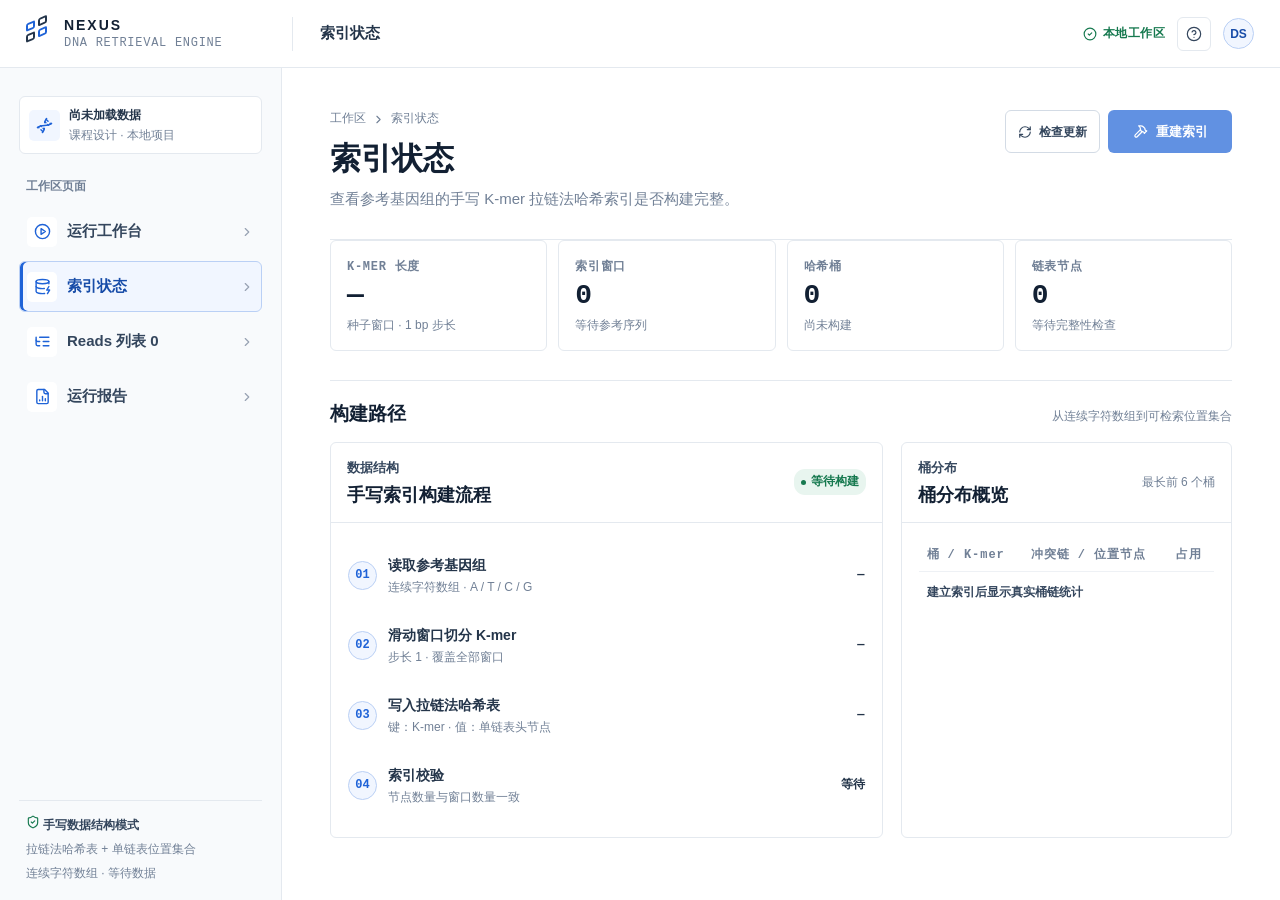
==== src/dna_retrieval_engine/resources/web/pages/index-state.html @ c1317c7f "初稿 后端尚且存在随机序列生成问题；前端未做完。" ====
<!doctype html>
<html lang="zh-CN">
<head>
  <meta charset="utf-8">
  <meta name="viewport" content="width=device-width, initial-scale=1">
  <meta name="description" content="DNA Retrieval Engine 索引状态">
  <title>索引状态 · DNA Retrieval Engine</title>
  <link rel="icon" href="data:,">
  <link rel="stylesheet" href="../styles.css">
  <link rel="stylesheet" href="../pages.css">
  <script src="../vendor/lucide.min.js"></script>
</head>
<body>
  <div class="secondary-shell">
    <header class="topbar">
      <div class="brand-block">
        <div class="brand-mark" aria-hidden="true"><span></span><span></span><span></span><span></span></div>
        <div><div class="brand-name">NEXUS</div><div class="brand-product">DNA RETRIEVAL ENGINE</div></div>
      </div>
      <div class="topbar-context"><strong>索引状态</strong></div>
      <div class="topbar-meta"><span class="workspace-status"><i data-lucide="circle-check" aria-hidden="true"></i> 本地工作区</span><button class="icon-button" type="button" title="打开帮助" aria-label="打开帮助" data-toast="帮助面板将在 pywebview 版本中打开"><i data-lucide="circle-help" aria-hidden="true"></i></button><button class="avatar-button" type="button" title="用户菜单" aria-label="用户菜单">DS</button></div>
    </header>
    <div class="secondary-grid">
      <aside class="page-sidebar" aria-label="工作区页面">
        <div class="page-project"><div class="project-icon"><i data-lucide="dna" aria-hidden="true"></i></div><div><strong data-project-name>尚未加载数据</strong><small data-project-meta>课程设计 · 本地项目</small></div></div>
        <nav class="page-nav">
          <div class="page-nav-label">工作区页面</div>
          <a href="../index.html"><span class="page-nav-icon"><i data-lucide="play-circle" aria-hidden="true"></i></span><span><strong>运行工作台</strong></span><i class="page-nav-arrow" data-lucide="chevron-right" aria-hidden="true"></i></a>
          <a class="is-active" href="index-state.html" aria-current="page"><span class="page-nav-icon"><i data-lucide="database-zap" aria-hidden="true"></i></span><span><strong>索引状态</strong></span><i class="page-nav-arrow" data-lucide="chevron-right" aria-hidden="true"></i></a>
          <a href="reads.html"><span class="page-nav-icon"><i data-lucide="list-tree" aria-hidden="true"></i></span><span><strong>Reads 列表 <b data-read-count>0</b></strong></span><i class="page-nav-arrow" data-lucide="chevron-right" aria-hidden="true"></i></a>
          <a href="report.html"><span class="page-nav-icon"><i data-lucide="file-chart-column" aria-hidden="true"></i></span><span><strong>运行报告</strong></span><i class="page-nav-arrow" data-lucide="chevron-right" aria-hidden="true"></i></a>
        </nav>
        <div class="page-side-note"><strong><i data-lucide="shield-check" aria-hidden="true"></i> 手写数据结构模式</strong><span>拉链法哈希表 + 单链表位置集合</span><span id="index-side-reference">连续字符数组 · 等待数据</span></div>
      </aside>
      <main class="page-main">
        <div class="page-main-header">
          <div><div class="page-breadcrumb"><span>工作区</span><i data-lucide="chevron-right" aria-hidden="true"></i><span>索引状态</span></div><h1>索引状态</h1><p class="page-lede">查看参考基因组的手写 K-mer 拉链法哈希索引是否构建完整。</p></div>
          <div class="page-actions"><button class="secondary-button" id="refresh-index-button" type="button"><i data-lucide="refresh-cw" aria-hidden="true"></i> 检查更新</button><button class="primary-button page-action-primary" id="rebuild-index-button" type="button" disabled><i data-lucide="hammer" aria-hidden="true"></i> 重建索引</button></div>
        </div>

        <section class="page-section">
          <div class="page-stat-grid"><div class="page-stat"><span class="page-stat-label">K-MER 长度</span><strong id="index-k">—</strong><span class="page-stat-note">种子窗口 · 1 bp 步长</span></div><div class="page-stat"><span class="page-stat-label">索引窗口</span><strong id="index-windows">0</strong><span class="page-stat-note" id="index-reference-note">等待参考序列</span></div><div class="page-stat"><span class="page-stat-label">哈希桶</span><strong id="index-buckets">0</strong><span class="page-stat-note" id="index-bucket-note">尚未构建</span></div><div class="page-stat"><span class="page-stat-label">链表节点</span><strong id="index-nodes">0</strong><span class="page-stat-note" id="index-integrity-note">等待完整性检查</span></div></div>
        </section>

        <section class="page-section"><div class="page-section-heading"><h2>构建路径</h2><p>从连续字符数组到可检索位置集合</p></div><div class="split-grid"><div class="page-panel"><div class="page-panel-heading"><div><span class="eyebrow">数据结构</span><h3>手写索引构建流程</h3></div><span class="result-pill" id="index-status-pill">等待构建</span></div><div class="page-panel-body index-flow"><div class="flow-step"><span class="flow-marker">01</span><span><strong>读取参考基因组</strong><small>连续字符数组 · A / T / C / G</small></span><span class="flow-value" id="flow-reference">—</span></div><div class="flow-step"><span class="flow-marker">02</span><span><strong>滑动窗口切分 K-mer</strong><small id="flow-window-note">步长 1 · 覆盖全部窗口</small></span><span class="flow-value" id="flow-windows">—</span></div><div class="flow-step"><span class="flow-marker">03</span><span><strong>写入拉链法哈希表</strong><small>键：K-mer · 值：单链表头节点</small></span><span class="flow-value" id="flow-buckets">—</span></div><div class="flow-step"><span class="flow-marker">04</span><span><strong>索引校验</strong><small>节点数量与窗口数量一致</small></span><span class="flow-value" id="flow-integrity">等待</span></div></div></div><div class="page-panel"><div class="page-panel-heading"><div><span class="eyebrow">桶分布</span><h3>桶分布概览</h3></div><span class="table-caption">最长前 6 个桶</span></div><div class="page-panel-body"><table class="bucket-table"><thead><tr><th>桶 / K-mer</th><th>冲突链 / 位置节点</th><th>占用</th></tr></thead><tbody id="bucket-table-body"><tr><td colspan="3">建立索引后显示真实桶链统计</td></tr></tbody></table></div></div></div></section>

      </main>
    </div>
  </div>
  <div class="toast" id="toast" role="status" aria-live="polite"></div>
  <script src="../bridge-client.js"></script>
  <script src="../state-store.js"></script>
  <script src="../pages.js"></script>
</body>
</html>
---- src/dna_retrieval_engine/resources/web/styles.css ----
:root {
  --ink-950: #122033;
  --ink-800: #24354a;
  --ink-700: #34465d;
  --muted: #718096;
  --muted-2: #98a2b3;
  --line: #e4e9ef;
  --line-strong: #d3dbe5;
  --surface: #ffffff;
  --surface-subtle: #f8fafc;
  --surface-blue: #f1f6ff;
  --blue: #1f63d7;
  --blue-deep: #174ca8;
  --blue-line: #bad0f5;
  --green: #16794f;
  --green-soft: #e8f5ef;
  --amber: #b86d0b;
  --amber-soft: #fff4da;
  --red: #c43d3d;
  --red-soft: #fdecec;
  --radius: 6px;
  --motion-fast: 160ms;
  --motion-base: 240ms;
  --motion-slow: 320ms;
  --ease-standard: cubic-bezier(.2, .8, .2, 1);
  --ease-spring: cubic-bezier(.2, .9, .25, 1.15);
  --card-shadow-hover: 0 10px 28px rgba(18, 32, 51, .07), 0 2px 7px rgba(18, 32, 51, .04);
  --mono: "IBM Plex Mono", "SFMono-Regular", Consolas, "Liberation Mono", monospace;
  --sans: Inter, ui-sans-serif, -apple-system, BlinkMacSystemFont, "Segoe UI", sans-serif;
}

* { box-sizing: border-box; }
html { background: var(--surface); color: var(--ink-950); }
body { margin: 0; min-width: 320px; background: var(--surface); color: var(--ink-950); font-family: var(--sans); font-size: 14px; line-height: 1.5; }
button, input { font: inherit; }
button { border: 0; }
button, [role="button"] { cursor: pointer; }
button, input, [role="button"] { -webkit-tap-highlight-color: transparent; }
button:focus-visible, input:focus-visible, [role="button"]:focus-visible { outline: 3px solid rgba(31, 99, 215, .22); outline-offset: 2px; }
code { color: var(--blue-deep); font-family: var(--mono); font-size: .92em; }

.app-shell { min-height: 100vh; }
.topbar { height: 68px; display: flex; align-items: center; gap: 30px; padding: 0 26px; border-bottom: 1px solid var(--line); background: var(--surface); }
.brand-block { display: flex; align-items: center; gap: 11px; min-width: 236px; }
.brand-mark { width: 27px; height: 31px; position: relative; display: grid; grid-template-columns: repeat(2, 9px); grid-auto-rows: 8px; gap: 3px; transform: skewY(-24deg); }
.brand-mark span { display: block; border: 2px solid var(--blue); border-radius: 2px; }
.brand-mark span:nth-child(2), .brand-mark span:nth-child(3) { border-color: var(--ink-800); }
.brand-name { color: var(--ink-950); font-size: 14px; font-weight: 800; letter-spacing: .14em; line-height: 1; }
.brand-product { margin-top: 5px; color: var(--muted); font-family: var(--mono); font-size: 9px; letter-spacing: .06em; line-height: 1; white-space: nowrap; }
.topbar-context { display: flex; flex-direction: column; justify-content: center; gap: 1px; min-height: 34px; padding-left: 27px; border-left: 1px solid var(--line); }
.topbar-context strong { color: var(--ink-800); font-size: 15px; font-weight: 700; }
.topbar-context small { color: var(--muted); font-family: var(--mono); font-size: 9px; font-weight: 600; letter-spacing: .08em; }
.top-nav { align-self: stretch; display: flex; align-items: stretch; gap: 24px; }
.nav-tab { position: relative; display: flex; flex-direction: column; align-items: flex-start; justify-content: center; gap: 1px; padding: 0 1px; color: var(--muted); background: transparent; font-size: 14px; font-weight: 650; }
.nav-tab > small { color: var(--muted-2); font-family: var(--mono); font-size: 8px; font-weight: 700; letter-spacing: .1em; }
.nav-tab.is-active > small { color: var(--blue); }
.nav-count { vertical-align: middle; }
.nav-tab::after { position: absolute; right: 0; bottom: -1px; left: 0; height: 2px; background: transparent; content: ""; }
.nav-tab:hover { color: var(--ink-800); }
.nav-tab.is-active { color: var(--blue-deep); }
.nav-tab.is-active::after { background: var(--blue); }
.nav-count { display: inline-flex; min-width: 20px; height: 17px; align-items: center; justify-content: center; margin-left: 4px; padding: 0 5px; border-radius: 9px; background: var(--surface-blue); color: var(--blue-deep); font-family: var(--mono); font-size: 10px; }
.topbar-meta { display: flex; align-items: center; gap: 12px; margin-left: auto; }
.workspace-status { display: inline-flex; align-items: center; gap: 6px; color: var(--green); font-family: var(--mono); font-size: 10px; font-weight: 600; letter-spacing: .04em; }
.workspace-status svg { width: 14px; height: 14px; }
.icon-button { width: 34px; height: 34px; display: inline-flex; align-items: center; justify-content: center; padding: 0; border: 1px solid var(--line); border-radius: var(--radius); background: var(--surface); color: var(--ink-700); transition: border-color var(--motion-fast) var(--ease-standard), color var(--motion-fast) var(--ease-standard), background-color var(--motion-fast) var(--ease-standard), box-shadow var(--motion-fast) var(--ease-standard), transform var(--motion-fast) var(--ease-standard); }
.icon-button svg { width: 16px; height: 16px; stroke-width: 1.8; }
.icon-button:hover { border-color: var(--blue-line); background: var(--surface-blue); color: var(--blue-deep); }
.icon-button:active { transform: scale(.94); }
.icon-button.subtle { border-color: transparent; background: transparent; color: var(--muted); }
.icon-button.subtle:hover { border-color: var(--line); background: var(--surface-subtle); color: var(--ink-800); }
.avatar-button { width: 31px; height: 31px; padding: 0; border: 1px solid var(--blue-line); border-radius: 50%; background: var(--surface-blue); color: var(--blue-deep); font-size: 10px; font-weight: 700; }

.workspace-grid { display: grid; min-height: calc(100vh - 68px); grid-template-columns: 264px minmax(600px, 1fr) 316px; }
.control-sidebar { display: flex; flex-direction: column; gap: 0; padding: 24px 18px 16px; border-right: 1px solid var(--line); background: var(--surface-subtle); }
.sidebar-heading, .inspector-header, .panel-heading, .section-label-row, .parameter-row, .title-line, .workspace-header, .alignment-heading, .sequence-toolbar, .alignment-footer, .distance-head, .sequence-note { display: flex; align-items: center; justify-content: space-between; }
.sidebar-heading h1 { margin: 4px 0 0; color: var(--ink-950); font-size: 18px; font-weight: 720; letter-spacing: 0; }
.eyebrow { color: var(--muted); font-family: var(--mono); font-size: 10px; font-weight: 700; letter-spacing: .1em; }
.project-select { display: flex; align-items: center; gap: 9px; min-height: 61px; margin-top: 22px; padding: 10px 10px; border: 1px solid var(--line); border-radius: var(--radius); background: var(--surface); transition: border-color var(--motion-base) var(--ease-standard), box-shadow var(--motion-base) var(--ease-standard), transform var(--motion-base) var(--ease-standard); }
.project-select:hover { border-color: var(--blue-line); box-shadow: 0 7px 20px rgba(18, 32, 51, .06); transform: translateY(-1px); }
.project-icon { width: 30px; height: 30px; display: inline-flex; align-items: center; justify-content: center; border-radius: 5px; background: var(--surface-blue); color: var(--blue); }
.project-icon svg { width: 17px; height: 17px; }
.project-select-text { min-width: 0; display: grid; gap: 2px; }
.project-select-text strong { overflow: hidden; color: var(--ink-800); font-size: 12px; font-weight: 650; text-overflow: ellipsis; white-space: nowrap; }
.project-select-text span { color: var(--muted); font-size: 10px; }
.select-chevron { width: 14px; height: 14px; margin-left: auto; color: var(--muted-2); }
.side-pages { padding: 22px 0 4px; border-bottom: 1px solid var(--line); }
.side-pages .section-label-row { margin-bottom: 8px; }
.side-page { min-height: 49px; display: flex; align-items: center; gap: 9px; margin: 3px 0; padding: 6px 7px; border: 1px solid transparent; border-radius: var(--radius); color: var(--ink-700); text-decoration: none; transition: background-color var(--motion-fast) var(--ease-standard), border-color var(--motion-fast) var(--ease-standard), color var(--motion-fast) var(--ease-standard), transform var(--motion-base) var(--ease-standard), box-shadow var(--motion-base) var(--ease-standard); }
.side-page:hover { border-color: var(--line); background: var(--surface); color: var(--blue-deep); transform: translateX(2px); }
.side-page.is-active { border-color: var(--blue-line); background: var(--surface-blue); color: var(--blue-deep); box-shadow: inset 3px 0 0 var(--blue); }
.side-page-icon { width: 29px; height: 29px; display: inline-flex; align-items: center; justify-content: center; flex: 0 0 auto; border-radius: 5px; background: var(--surface); color: var(--blue); }
.side-page.is-active .side-page-icon { background: #fff; }
.side-page-icon svg { width: 16px; height: 16px; }
.side-page > span:nth-child(2) { min-width: 0; display: grid; gap: 1px; }
.side-page strong { overflow: hidden; color: inherit; font-size: 13px; font-weight: 650; text-overflow: ellipsis; white-space: nowrap; }
.side-page strong b { margin-left: 3px; padding: 1px 4px; border-radius: 7px; background: #fff; color: var(--blue); font-family: var(--mono); font-size: 9px; font-weight: 700; }
.side-page small { color: var(--muted); font-size: 10px; }
.side-page-arrow { width: 14px; height: 14px; margin-left: auto; color: var(--muted-2); }
.control-section { padding: 23px 0 0; }
.section-label-row { margin-bottom: 13px; }
.section-label { color: var(--muted); font-family: var(--mono); font-size: 10px; font-weight: 700; letter-spacing: .08em; }
.section-meta { color: var(--muted-2); font-family: var(--mono); font-size: 10px; }
.field-label { display: block; margin: 11px 0 6px; color: var(--ink-700); font-size: 13px; font-weight: 650; }
.field-label small { margin-left: 4px; color: var(--muted); font-family: var(--mono); font-size: 9px; font-weight: 500; }
.file-field { min-height: 47px; display: flex; align-items: center; gap: 8px; padding: 7px 8px; border: 1px solid var(--line); border-radius: var(--radius); background: var(--surface); transition: border-color var(--motion-fast) var(--ease-standard), background-color var(--motion-fast) var(--ease-standard), box-shadow var(--motion-base) var(--ease-standard), transform var(--motion-base) var(--ease-standard); }
.file-field:hover { border-color: var(--blue-line); background: var(--surface-blue); box-shadow: 0 5px 14px rgba(31, 99, 215, .07); transform: translateY(-1px); }
.file-field > svg:first-child { width: 15px; height: 15px; color: var(--blue); }
.file-field > span { min-width: 0; display: grid; gap: 1px; }
.file-field strong { overflow: hidden; color: var(--ink-800); font-family: var(--mono); font-size: 10px; font-weight: 600; text-overflow: ellipsis; white-space: nowrap; }
.file-field small { color: var(--muted); font-size: 11px; }
.file-check { width: 14px; height: 14px; margin-left: auto; color: var(--green); }
.parameter-section { padding-top: 24px; }
.parameter-row { align-items: flex-start; gap: 12px; padding: 7px 0; }
.parameter-row .field-label { margin: 0 0 2px; }
.field-help { color: var(--muted); font-size: 10px; }
.stepper { display: inline-flex; height: 31px; align-items: center; border: 1px solid var(--line); border-radius: var(--radius); background: var(--surface); transition: border-color var(--motion-fast) var(--ease-standard), box-shadow var(--motion-fast) var(--ease-standard); }
.stepper:hover, .stepper:focus-within { border-color: var(--blue-line); box-shadow: 0 0 0 3px rgba(31, 99, 215, .07); }
.stepper-button { width: 27px; height: 29px; display: inline-flex; align-items: center; justify-content: center; padding: 0; background: transparent; color: var(--muted); transition: color var(--motion-fast) var(--ease-standard), background-color var(--motion-fast) var(--ease-standard), transform var(--motion-fast) var(--ease-standard); }
.stepper-button:hover { color: var(--blue); background: var(--surface-blue); }
.stepper-button:active { transform: scale(.9); }
.stepper-button svg { width: 13px; height: 13px; }
.stepper-value { width: 24px; color: var(--ink-950); font-family: var(--mono); font-size: 12px; font-weight: 700; text-align: center; }
.range-wrap { width: 99px; display: flex; align-items: center; gap: 7px; padding-top: 3px; }
.range-wrap output { width: 16px; color: var(--ink-950); font-family: var(--mono); font-size: 12px; font-weight: 700; text-align: right; transform-origin: center; }
.range-wrap output.value-pop { animation: value-pop var(--motion-base) var(--ease-spring); }
input[type="range"] { --range-progress: 0%; width: 73px; height: 18px; margin: 0; padding: 0; appearance: none; -webkit-appearance: none; background: transparent; cursor: pointer; touch-action: pan-y; }
input[type="range"]::-webkit-slider-runnable-track { height: 5px; border-radius: 999px; background: linear-gradient(90deg, var(--blue) 0 var(--range-progress), var(--line-strong) var(--range-progress) 100%); box-shadow: inset 0 1px 2px rgba(18, 32, 51, .08); }
input[type="range"]::-webkit-slider-thumb { width: 15px; height: 15px; margin-top: -5px; appearance: none; -webkit-appearance: none; border: 2px solid #fff; border-radius: 50%; background: var(--blue); box-shadow: 0 1px 4px rgba(18, 32, 51, .22), 0 0 0 1px rgba(31, 99, 215, .18); transition: transform var(--motion-fast) var(--ease-spring), box-shadow var(--motion-fast) var(--ease-standard), background-color var(--motion-fast) var(--ease-standard); }
input[type="range"]::-moz-range-track { height: 5px; border: 0; border-radius: 999px; background: var(--line-strong); box-shadow: inset 0 1px 2px rgba(18, 32, 51, .08); }
input[type="range"]::-moz-range-progress { height: 5px; border-radius: 999px; background: var(--blue); }
input[type="range"]::-moz-range-thumb { width: 12px; height: 12px; border: 2px solid #fff; border-radius: 50%; background: var(--blue); box-shadow: 0 1px 4px rgba(18, 32, 51, .22), 0 0 0 1px rgba(31, 99, 215, .18); transition: transform var(--motion-fast) var(--ease-spring), box-shadow var(--motion-fast) var(--ease-standard); }
input[type="range"]:hover::-webkit-slider-thumb, input[type="range"].is-sliding::-webkit-slider-thumb { transform: scale(1.12); box-shadow: 0 2px 7px rgba(18, 32, 51, .24), 0 0 0 4px rgba(31, 99, 215, .11); }
input[type="range"]:hover::-moz-range-thumb, input[type="range"].is-sliding::-moz-range-thumb { transform: scale(1.12); box-shadow: 0 2px 7px rgba(18, 32, 51, .24), 0 0 0 4px rgba(31, 99, 215, .11); }
input[type="range"]:focus-visible { outline: none; }
input[type="range"]:focus-visible::-webkit-slider-thumb { box-shadow: 0 1px 4px rgba(18, 32, 51, .22), 0 0 0 4px rgba(31, 99, 215, .2); }
input[type="range"]:focus-visible::-moz-range-thumb { box-shadow: 0 1px 4px rgba(18, 32, 51, .22), 0 0 0 4px rgba(31, 99, 215, .2); }
.toggle-row { display: flex; align-items: center; gap: 10px; min-height: 42px; margin-top: 9px; padding: 9px 0 0; border-top: 1px solid var(--line); cursor: pointer; }
.toggle-row > span:first-child { min-width: 0; display: grid; gap: 1px; }
.toggle-row strong { color: var(--ink-700); font-size: 13px; font-weight: 650; }
.toggle-row strong small { margin-left: 4px; color: var(--muted); font-family: var(--mono); font-size: 9px; font-weight: 500; }
.toggle-row small { color: var(--muted); font-size: 10px; }
.toggle-row input, .mini-toggle input { width: 1px; height: 1px; position: absolute; overflow: hidden; opacity: 0; pointer-events: none; }
.toggle-ui { width: 34px; height: 20px; position: relative; margin-left: auto; flex: 0 0 auto; border: 1px solid rgba(18, 32, 51, .05); border-radius: 999px; background: var(--line-strong); box-shadow: inset 0 1px 2px rgba(18, 32, 51, .1); transition: background-color var(--motion-base) var(--ease-standard), border-color var(--motion-base) var(--ease-standard), box-shadow var(--motion-base) var(--ease-standard); }
.toggle-ui::after { width: 16px; height: 16px; position: absolute; top: 1px; left: 1px; border-radius: 50%; background: var(--surface); box-shadow: 0 2px 5px rgba(18, 32, 51, .24); content: ""; transition: transform var(--motion-base) var(--ease-spring), box-shadow var(--motion-fast) var(--ease-standard); will-change: transform; }
.toggle-row:hover .toggle-ui { box-shadow: inset 0 1px 2px rgba(18, 32, 51, .1), 0 0 0 4px rgba(31, 99, 215, .07); }
.toggle-row input:checked + .toggle-ui { border-color: var(--blue); background: var(--blue); box-shadow: inset 0 1px 2px rgba(18, 32, 51, .13), 0 2px 7px rgba(31, 99, 215, .18); }
.toggle-row input:checked + .toggle-ui::after { transform: translateX(14px); }
.toggle-row input:focus-visible + .toggle-ui { box-shadow: 0 0 0 4px rgba(31, 99, 215, .2); }
.toggle-row:active .toggle-ui::after { box-shadow: 0 1px 3px rgba(18, 32, 51, .2); transform: scale(.9); }
.toggle-row:active input:checked + .toggle-ui::after { transform: translateX(14px) scale(.9); }
.sidebar-run { margin-top: auto; padding-top: 28px; }
.primary-button { min-height: 43px; display: inline-flex; align-items: center; justify-content: center; gap: 8px; width: 100%; padding: 0 12px; border-radius: var(--radius); background: var(--blue); color: #fff; font-size: 13px; font-weight: 700; transition: background-color var(--motion-fast) var(--ease-standard), transform var(--motion-fast) var(--ease-standard), box-shadow var(--motion-base) var(--ease-standard); }
.primary-button span { display: inline-flex; align-items: baseline; gap: 7px; }
.primary-button span small { color: rgba(255,255,255,.7); font-family: var(--mono); font-size: 8px; font-weight: 600; }
.primary-button:hover { background: var(--blue-deep); box-shadow: 0 6px 14px rgba(31,99,215,.18); }
.primary-button:active { transform: translateY(1px); }
.primary-button:disabled { cursor: wait; opacity: .7; }
.primary-button svg { width: 15px; height: 15px; }
kbd { margin-left: auto; padding: 2px 5px; border: 1px solid rgba(255,255,255,.35); border-radius: 3px; color: rgba(255,255,255,.78); font-family: var(--mono); font-size: 9px; font-weight: 500; }
.run-status { display: flex; align-items: center; gap: 7px; margin-top: 10px; color: var(--muted); font-family: var(--mono); font-size: 10px; }
.status-dot { width: 7px; height: 7px; display: inline-block; flex: 0 0 auto; border-radius: 50%; background: var(--green); box-shadow: 0 0 0 3px var(--green-soft); }
.sidebar-footer { display: flex; align-items: center; justify-content: space-between; margin-top: 22px; padding-top: 13px; border-top: 1px solid var(--line); color: var(--muted-2); font-family: var(--mono); font-size: 10px; }
.sidebar-footer small { font-size: 8px; }
.sidebar-footer span { display: inline-flex; align-items: center; gap: 4px; }
.sidebar-footer svg { width: 12px; height: 12px; }

/* Production-only input controls reuse the PRD's compact sidebar language. */
.control-sidebar { overflow-y: auto; }
.input-section { padding-top: 18px; }
.input-mode-tabs, .input-subtabs { display: grid; grid-template-columns: repeat(2, minmax(0, 1fr)); padding: 3px; border: 1px solid var(--line); border-radius: var(--radius); background: #eef2f6; }
.input-mode-tab, .input-subtab { min-height: 29px; padding: 0 7px; border-radius: 4px; background: transparent; color: var(--muted); font-size: 11px; font-weight: 650; transition: color var(--motion-fast) var(--ease-standard), background-color var(--motion-fast) var(--ease-standard), box-shadow var(--motion-fast) var(--ease-standard); }
.input-mode-tab:hover, .input-subtab:hover { color: var(--ink-800); }
.input-mode-tab.is-active, .input-subtab.is-active { background: var(--surface); color: var(--blue-deep); box-shadow: 0 1px 3px rgba(18,32,51,.1); }
.input-panel { display: grid; gap: 7px; padding-top: 9px; }
.input-panel.is-hidden, .input-panel .is-hidden, .is-hidden { display: none !important; }
.input-subtabs { margin-bottom: 1px; }
.input-subtab { min-height: 26px; font-size: 10px; }
.file-field[type="button"] { width: 100%; text-align: left; }
.file-field:disabled { cursor: not-allowed; opacity: .56; transform: none; }
.compact-input-label { display: flex; justify-content: space-between; margin-top: 1px; color: var(--ink-700); font-size: 11px; font-weight: 650; }
.compact-input-label span { color: var(--muted-2); font-family: var(--mono); font-size: 9px; font-weight: 500; }
.compact-input { width: 100%; height: 34px; padding: 0 9px; border: 1px solid var(--line); border-radius: var(--radius); outline: 0; background: var(--surface); color: var(--ink-800); font-family: var(--mono); font-size: 11px; }
.compact-input:hover, .compact-input:focus { border-color: var(--blue-line); box-shadow: 0 0 0 3px rgba(31,99,215,.07); }
.input-action { width: 100%; min-height: 34px; }
.truth-file-button { justify-content: flex-start; min-height: 28px; padding: 0 3px; font-size: 10px; }
.loaded-file-summary { display: flex; align-items: flex-start; gap: 6px; margin-top: 8px; padding: 8px; border: 1px solid var(--line); border-radius: var(--radius); background: var(--surface); color: var(--muted); font-size: 10px; line-height: 1.45; }
.loaded-file-summary svg { width: 13px; height: 13px; flex: 0 0 auto; margin-top: 1px; color: var(--blue); }
.loaded-file-summary strong { color: var(--ink-700); font-family: var(--mono); font-size: 9px; }
.run-status.is-error { color: var(--red); }
.run-status.is-error .status-dot { background: var(--red); box-shadow: 0 0 0 3px var(--red-soft); }

.main-workspace { min-width: 0; padding: 29px 29px 30px; overflow: hidden; }
.workspace-header { align-items: flex-start; gap: 20px; }
.breadcrumb { display: flex; align-items: center; gap: 5px; margin-bottom: 10px; color: var(--muted); font-family: var(--mono); font-size: 11px; }
.breadcrumb svg { width: 12px; height: 12px; }
.title-line { justify-content: flex-start; gap: 10px; }
.title-line h2 { margin: 0; color: var(--ink-950); font-size: 28px; font-weight: 730; letter-spacing: 0; line-height: 1.15; }
.live-pill { display: inline-flex; align-items: center; gap: 5px; height: 23px; padding: 0 8px; border: 1px solid #bee0cd; border-radius: 12px; background: var(--green-soft); color: var(--green); font-family: var(--mono); font-size: 10px; font-weight: 700; letter-spacing: .03em; }
.live-pill small { margin-left: 2px; color: var(--green); font-size: 8px; }
.live-dot { width: 5px; height: 5px; border-radius: 50%; background: var(--green); }
.workspace-subtitle { margin: 10px 0 0; color: var(--muted); font-size: 13px; }
.workspace-subtitle span { margin-left: 5px; color: var(--muted-2); font-family: var(--mono); font-size: 11px; }
.header-actions { display: flex; align-items: center; gap: 7px; }
.secondary-button { min-height: 34px; display: inline-flex; align-items: center; justify-content: center; gap: 7px; padding: 0 12px; border: 1px solid var(--line-strong); border-radius: var(--radius); background: var(--surface); color: var(--ink-700); font-size: 11px; font-weight: 650; transition: border-color var(--motion-fast) var(--ease-standard), background-color var(--motion-fast) var(--ease-standard), color var(--motion-fast) var(--ease-standard), box-shadow var(--motion-fast) var(--ease-standard), transform var(--motion-fast) var(--ease-standard); }
.secondary-button:hover { border-color: var(--blue-line); background: var(--surface-blue); color: var(--blue-deep); }
.secondary-button:active { transform: translateY(1px); }
.secondary-button svg { width: 14px; height: 14px; }
.metric-strip { display: grid; grid-template-columns: repeat(4, minmax(0,1fr)); margin: 27px 0 22px; border-top: 1px solid var(--line); border-bottom: 1px solid var(--line); }
.metric { min-height: 86px; position: relative; z-index: 0; display: grid; align-content: center; gap: 3px; padding: 13px 18px 12px; border-right: 1px solid var(--line); border-radius: 4px; outline: 1px solid transparent; outline-offset: -1px; transition: background-color var(--motion-fast) var(--ease-standard), outline-color var(--motion-fast) var(--ease-standard), box-shadow var(--motion-base) var(--ease-standard), transform var(--motion-base) var(--ease-standard); }
.metric:hover { z-index: 1; background: var(--surface); outline-color: var(--blue-line); box-shadow: 0 8px 22px rgba(18, 32, 51, .07); transform: translateY(-2px); }
.metric:first-child { padding-left: 18px; }
.metric:last-child { border-right: 0; }
.metric-label { color: var(--muted); font-family: var(--mono); font-size: 11px; font-weight: 700; letter-spacing: .06em; }
.metric-label small { margin-left: 4px; color: var(--muted-2); font-size: 8px; font-weight: 600; letter-spacing: .03em; }
.metric strong { color: var(--ink-950); font-family: var(--mono); font-size: 27px; font-weight: 700; letter-spacing: 0; line-height: 1.1; }
.metric-unit { margin-left: 2px; color: var(--ink-700); font-size: 13px; letter-spacing: 0; }
.metric-note { display: inline-flex; align-items: center; gap: 3px; min-height: 14px; color: var(--muted); font-size: 12px; }
.metric-note.positive { color: var(--green); }
.metric-note svg { width: 12px; height: 12px; }

.visual-panel { margin-bottom: 18px; border: 1px solid var(--line); border-radius: var(--radius); background: var(--surface); transition: border-color var(--motion-base) var(--ease-standard), box-shadow var(--motion-base) var(--ease-standard), transform var(--motion-base) var(--ease-standard); }
.visual-panel:hover { border-color: var(--blue-line); box-shadow: var(--card-shadow-hover); transform: translateY(-1px); }
.panel-heading { min-height: 66px; padding: 13px 17px 11px; }
.panel-heading h3 { margin: 5px 0 0; color: var(--ink-950); font-size: 16px; font-weight: 700; }
.panel-tools { display: flex; align-items: center; gap: 7px; }
.overview-scale-control { height: 34px; display: inline-flex; align-items: center; border: 1px solid var(--line); border-radius: var(--radius); background: var(--surface); }
.overview-scale-control .icon-button { border: 0; border-radius: 0; }
.overview-scale-control > span { min-width: 29px; color: var(--ink-700); font-family: var(--mono); font-size: 12px; font-weight: 700; text-align: center; }
.coordinate-readout { padding: 6px 9px; border: 1px solid var(--line); border-radius: 4px; color: var(--ink-700); font-family: var(--mono); font-size: 11px; }
.overview-scroll { overflow-x: auto; scrollbar-width: thin; scrollbar-color: #aebccd #eef2f7; }
.overview-scroll::-webkit-scrollbar, .alignment-scroll::-webkit-scrollbar { height: 7px; }
.overview-scroll::-webkit-scrollbar-track, .alignment-scroll::-webkit-scrollbar-track { background: #eef2f7; }
.overview-scroll::-webkit-scrollbar-thumb, .alignment-scroll::-webkit-scrollbar-thumb { border: 1px solid #eef2f7; border-radius: 6px; background: #aebccd; }
.overview-map { min-width: 100%; display: grid; grid-template-columns: 74px minmax(650px,1fr); gap: 12px 13px; align-items: center; padding: 8px 17px 14px; transition: width var(--motion-base) var(--ease-standard); }
.map-label { color: var(--muted); font-family: var(--mono); font-size: 10px; font-weight: 700; line-height: 1.35; }
.map-label small { color: var(--muted-2); font-size: 8px; }
.map-track { height: 32px; position: relative; }
.map-axis { display: flex; align-items: flex-start; justify-content: space-between; height: 16px; color: var(--muted-2); font-family: var(--mono); font-size: 10px; }
.genome-line { height: 8px; position: absolute; right: 0; bottom: 2px; left: 0; border-radius: 2px; background: #d8dee8; }
.hit-track { height: 38px; }
.hit-track .genome-line { top: 50%; bottom: auto; height: 6px; background: #e8edf4; transform: translateY(-50%); }
.hit-band { min-width: 12px; height: 28px; position: absolute; top: 50%; z-index: 1; padding: 0; border: 0; border-radius: 0; background: transparent; cursor: pointer; transform: translateY(-50%); }
.hit-band::after { height: 7px; position: absolute; top: 50%; right: 0; left: 0; border-radius: 999px; background: #a9c7f5; box-shadow: inset 0 0 0 1px rgba(31, 99, 215, .2); content: ""; transform: translateY(-50%); transition: height var(--motion-fast) var(--ease-spring), background-color var(--motion-fast) var(--ease-standard), box-shadow var(--motion-fast) var(--ease-standard); }
.hit-band:hover { z-index: 3; }
.hit-band:hover::after { height: 11px; background: #78a5ea; box-shadow: inset 0 0 0 1px rgba(23, 76, 168, .34), 0 0 0 4px rgba(31, 99, 215, .1); }
.hit-band.is-selected { z-index: 2; }
.hit-band.is-selected::after { height: 10px; background: var(--blue); box-shadow: inset 0 0 0 1px var(--blue-deep), 0 0 0 4px rgba(31,99,215,.13); }
.hit-band:focus-visible { outline-offset: 0; }
.window-viewport { width: 2.2%; min-width: 46px; height: 25px; position: absolute; top: 3px; left: 12.5%; z-index: 2; border: 2px solid var(--blue); border-radius: 4px; background: rgba(31,99,215,.08); box-shadow: 0 0 0 3px rgba(31,99,215,.08); cursor: grab; transition: left var(--motion-fast) var(--ease-standard), width var(--motion-fast) var(--ease-standard), box-shadow var(--motion-fast) var(--ease-standard), background-color var(--motion-fast) var(--ease-standard); }
.window-viewport:hover, .window-viewport.is-dragging { box-shadow: 0 0 0 4px rgba(31,99,215,.14); cursor: grabbing; }
.window-viewport.is-dragging { background: rgba(31,99,215,.14); transition-duration: 0ms, 0ms, var(--motion-fast), var(--motion-fast); }
.window-control { display: flex; align-items: center; gap: 12px; min-height: 48px; padding: 0 17px; border-top: 1px solid var(--line); background: #fcfdff; }
.window-control-label { color: var(--ink-700); font-size: 12px; font-weight: 700; }
.window-control input { width: min(300px, 42%); height: 18px; cursor: pointer; }
.window-control output { min-width: 86px; color: var(--ink-800); font-family: var(--mono); font-size: 11px; font-weight: 700; }
.window-control-help { color: var(--muted); font-size: 11px; }
.overview-legend { display: flex; align-items: center; gap: 18px; min-height: 42px; padding: 0 17px; border-top: 1px solid var(--line); color: var(--muted); font-size: 11px; }
.overview-legend small { margin-left: 2px; color: var(--muted-2); font-family: var(--mono); font-size: 9px; }
.overview-legend > span { display: inline-flex; align-items: center; gap: 6px; }
.legend-swatch { width: 10px; height: 10px; display: inline-block; border-radius: 2px; background: #cfe0fc; }
.legend-swatch.selected { background: var(--blue); }
.legend-swatch.mismatch { background: var(--amber-soft); border: 1px solid #e6bb6c; }
.overview-hint { margin-left: auto; color: var(--muted-2); }
.overview-hint svg { width: 12px; height: 12px; }

.alignment-panel { overflow: hidden; }
.alignment-heading { min-height: 58px; }
.alignment-tools { display: flex; align-items: center; gap: 8px; }
.zoom-control { display: inline-flex; align-items: center; gap: 3px; height: 34px; border: 1px solid var(--line); border-radius: var(--radius); }
.zoom-control .icon-button { border: 0; border-radius: 0; }
.zoom-control > span { width: 26px; color: var(--ink-700); font-family: var(--mono); font-size: 10px; text-align: center; }
.sequence-toolbar { min-height: 38px; padding: 0 17px; border-top: 1px solid var(--line); border-bottom: 1px solid var(--line); background: var(--surface-subtle); }
.sequence-location, .sequence-legend { display: flex; align-items: center; gap: 8px; }
.location-badge { padding: 3px 5px; border-radius: 3px; background: var(--ink-800); color: #fff; font-family: var(--mono); font-size: 8px; font-weight: 700; letter-spacing: .05em; }
.sequence-location strong { color: var(--ink-800); font-family: var(--mono); font-size: 13px; }
.location-muted { color: var(--muted); font-size: 11px; }
.sequence-legend { color: var(--muted); font-size: 11px; }
.legend-chip { width: 9px; height: 9px; display: inline-block; border-radius: 2px; border: 1px solid var(--line-strong); background: #fff; }
.mismatch-chip { border-color: #e5b35d; background: var(--amber-soft); }
.alignment-scroll { --sequence-width: 1260px; max-width: 100%; overflow-x: auto; overflow-y: hidden; scrollbar-width: thin; scrollbar-color: #aebccd #eef2f7; }
.ruler-row, .reference-row, .read-row { width: max-content; min-width: 100%; display: grid; grid-template-columns: 120px var(--sequence-width) 90px; align-items: center; }
.ruler-row { min-height: 31px; border-bottom: 1px solid var(--line); background: var(--surface-subtle); }
.row-label { position: sticky; left: 0; z-index: 3; align-self: stretch; display: flex; flex-direction: column; justify-content: center; padding-left: 17px; background: var(--surface); color: var(--muted); font-family: var(--mono); font-size: 10px; font-weight: 700; letter-spacing: .05em; }
.row-label strong { color: var(--ink-800); font-size: 10px; }
.row-label small { margin-top: 2px; color: var(--muted-2); font-size: 9px; font-weight: 500; letter-spacing: 0; }
.row-score { position: sticky; right: 0; z-index: 3; align-self: stretch; display: flex; align-items: center; justify-content: flex-end; padding-right: 17px; background: var(--surface); color: var(--muted); font-family: var(--mono); font-size: 8px; text-align: right; }
.position-ruler { height: 39px; position: relative; overflow: visible; color: var(--muted); font-family: var(--mono); font-size: 12px; }
.position-ruler::after { height: 1px; position: absolute; right: 0; bottom: 7px; left: 0; background: #d7dfe9; content: ""; }
.position-ruler span { position: absolute; top: 5px; z-index: 1; transform: translateX(-50%); white-space: nowrap; }
.position-ruler span::before { width: 1px; height: 8px; position: absolute; top: 19px; left: 50%; background: #aebccd; content: ""; }
.reference-row { min-height: 47px; background: #fcfdff; }
.reference-sequence { padding: 0; }
.sequence { min-width: 0; display: flex; align-items: center; overflow: visible; white-space: nowrap; font-family: var(--mono); font-size: 12px; letter-spacing: .02em; }
.base { width: 21px; height: 26px; display: inline-flex; align-items: center; justify-content: center; flex: 0 0 21px; color: var(--ink-800); font-size: 13px; font-weight: 650; transition: background-color var(--motion-fast) var(--ease-standard), color var(--motion-fast) var(--ease-standard), box-shadow var(--motion-fast) var(--ease-standard); }
.base.mismatch { border-radius: 3px; background: var(--amber-soft); color: var(--amber); box-shadow: inset 0 0 0 1px #ebc477; }
.base.mismatch::after { display: none; }
.reference-sequence .base { color: var(--ink-700); }
.alignment-divider { height: 8px; border-top: 1px solid var(--line); background: var(--surface-subtle); }
.read-row { min-height: 49px; border-bottom: 1px solid #eef1f5; background: var(--surface); transition: background-color var(--motion-fast) var(--ease-standard), box-shadow var(--motion-fast) var(--ease-standard); }
.read-row:hover { background: #fbfdff; }
.read-row.is-selected { background: var(--surface-blue); box-shadow: inset 3px 0 0 var(--blue); }
.ruler-row .row-label, .ruler-row .row-score { background: var(--surface-subtle); }
.reference-row .row-label, .reference-row .row-score { background: #fcfdff; }
.read-row.is-selected .row-label, .read-row.is-selected .row-score { background: var(--surface-blue); }
.read-empty { min-height: 178px; display: flex; flex-direction: column; align-items: center; justify-content: center; gap: 7px; padding: 24px; color: var(--muted); text-align: center; }
.read-empty svg { width: 24px; height: 24px; margin-bottom: 3px; color: var(--blue); }
.read-empty strong { color: var(--ink-700); font-size: 14px; }
.read-empty span { font-size: 12px; }
.read-row .row-label { cursor: pointer; }
.read-label-line { display: flex; align-items: center; gap: 5px; }
.read-label-line strong { color: var(--ink-800); }
.read-label-line svg { width: 11px; height: 11px; color: var(--blue); }
.read-position { margin-top: 2px; color: var(--muted); font-size: 9px; font-weight: 500; letter-spacing: 0; }
.read-sequence { padding: 0 8px; cursor: pointer; }
.status-label { display: inline-flex; align-items: center; justify-content: flex-end; gap: 4px; color: var(--green); font-size: 9px; font-weight: 700; letter-spacing: .04em; }
.status-label::before { width: 5px; height: 5px; border-radius: 50%; background: currentColor; content: ""; }
.status-label.neutral { color: var(--muted-2); }
.status-label.mismatch-status { color: var(--red); }
.alignment-footer { min-height: 42px; padding: 0 17px; color: var(--muted); font-size: 11px; }
.alignment-footer > span { display: inline-flex; align-items: center; gap: 5px; }
.alignment-footer svg { width: 13px; height: 13px; }
.text-button { display: inline-flex; align-items: center; justify-content: center; gap: 6px; padding: 0; background: transparent; color: var(--blue-deep); font-size: 10px; font-weight: 650; }
.text-button:hover { color: var(--blue); text-decoration: underline; text-underline-offset: 3px; }
.text-button svg { width: 13px; height: 13px; }

.lower-grid { display: grid; grid-template-columns: minmax(0, 1.15fr) minmax(290px, .85fr); gap: 18px; }
.lower-grid .visual-panel { min-width: 0; margin-bottom: 0; }
.panel-heading.compact { min-height: 57px; }
.table-caption { color: var(--muted); font-size: 11px; }
.table-wrap { overflow-x: auto; border-top: 1px solid var(--line); }
table { width: 100%; border-collapse: collapse; white-space: nowrap; }
th { height: 29px; padding: 0 12px; color: var(--muted); font-family: var(--mono); font-size: 8px; font-weight: 700; letter-spacing: .08em; text-align: left; }
td { height: 38px; padding: 0 12px; border-top: 1px solid #eef1f5; color: var(--ink-700); font-family: var(--mono); font-size: 10px; }
tbody tr { cursor: pointer; transition: background-color var(--motion-fast) var(--ease-standard); }
tbody tr:hover, tbody tr.is-selected { background: var(--surface-blue); }
td:first-child { color: var(--ink-800); font-weight: 700; }
.hit-value { color: var(--green); }
.pruned-value { color: var(--amber); }
.event-list { min-height: 198px; padding: 7px 17px 13px; border-top: 1px solid var(--line); }
.event-item { display: grid; grid-template-columns: 84px 9px minmax(0,1fr); gap: 7px; align-items: center; min-height: 39px; border-bottom: 1px solid #f0f2f5; color: var(--ink-700); font-size: 11px; }
.event-item:last-child { border-bottom: 0; }
.event-time { color: var(--muted-2); font-family: var(--mono); font-size: 8px; }
.event-dot { width: 6px; height: 6px; border-radius: 50%; background: var(--green); }
.event-dot.warn { background: var(--amber); }

.inspector { min-width: 0; display: flex; flex-direction: column; padding: 27px 19px 18px; border-left: 1px solid var(--line); background: var(--surface); }
.inspector-header { align-items: flex-start; }
.inspector-header h2 { margin: 5px 0 0; color: var(--ink-950); font-family: var(--mono); font-size: 19px; font-weight: 700; }
.inspector-status { display: flex; align-items: center; gap: 8px; margin-top: 21px; padding-bottom: 14px; border-bottom: 1px solid var(--line); }
.inspector-status strong { color: var(--green); font-family: var(--mono); font-size: 10px; letter-spacing: .04em; }
.inspector-status > span:last-child { margin-left: auto; color: var(--muted); font-family: var(--mono); font-size: 9px; }
.distance-block { padding: 18px 0 16px; border-bottom: 1px solid var(--line); }
.distance-head span { color: var(--muted); font-family: var(--mono); font-size: 10px; font-weight: 700; letter-spacing: .06em; }
.distance-head span small { margin-left: 4px; color: var(--muted-2); font-size: 8px; }
.distance-head strong { color: var(--ink-950); font-family: var(--mono); font-size: 16px; }
.distance-bar { height: 6px; position: relative; margin-top: 12px; overflow: hidden; border-radius: 3px; background: #edf0f4; }
.distance-bar span { height: 100%; display: block; border-radius: inherit; background: var(--amber); transition: width var(--motion-base) var(--ease-standard), background-color var(--motion-fast) var(--ease-standard); }
.distance-scale { display: flex; justify-content: space-between; margin-top: 5px; color: var(--muted-2); font-family: var(--mono); font-size: 8px; }
.inspector-section { padding: 17px 0; border-bottom: 1px solid var(--line); }
.inspector-sequence { display: flex; flex-wrap: wrap; gap: 2px; margin-top: 10px; padding: 9px 7px; border: 1px solid var(--line); border-radius: 4px; background: var(--surface-subtle); transition: border-color var(--motion-fast) var(--ease-standard), box-shadow var(--motion-fast) var(--ease-standard), background-color var(--motion-fast) var(--ease-standard); }
.inspector-sequence:hover { border-color: var(--blue-line); background: #fbfdff; box-shadow: 0 4px 13px rgba(18, 32, 51, .05); }
.inspector-sequence .base { width: 17px; height: 22px; font-size: 10px; }
.inspector-sequence .base.mismatch::after { margin: 15px 0 0 10px; }
.sequence-note { margin-top: 7px; color: var(--muted); font-family: var(--mono); font-size: 8px; }
.sequence-note span:last-child { color: var(--amber); }
.trace-list { margin: 10px 0 0; }
.trace-list > div { display: flex; align-items: center; justify-content: space-between; min-height: 27px; border-bottom: 1px dashed #edf0f4; }
.trace-list > div:last-child { border-bottom: 0; }
.trace-list dt { color: var(--muted); font-size: 11px; }
.trace-list dt small { margin-left: 3px; color: var(--muted-2); font-family: var(--mono); font-size: 8px; }
.trace-list dd { margin: 0; color: var(--ink-700); font-family: var(--mono); font-size: 9px; font-weight: 600; }
.trace-list dd code { font-size: 9px; }
.mismatch-section { padding-bottom: 18px; }
.mini-toggle { min-height: 20px; position: relative; display: inline-flex; align-items: center; padding-left: 36px; color: var(--muted); font-size: 9px; cursor: pointer; user-select: none; }
.mini-toggle::before { width: 30px; height: 18px; position: absolute; top: 50%; left: 0; border: 1px solid rgba(18, 32, 51, .05); border-radius: 999px; background: var(--line-strong); box-shadow: inset 0 1px 2px rgba(18, 32, 51, .1); content: ""; transform: translateY(-50%); transition: background-color var(--motion-base) var(--ease-standard), border-color var(--motion-base) var(--ease-standard), box-shadow var(--motion-base) var(--ease-standard); }
.mini-toggle::after { width: 14px; height: 14px; position: absolute; top: 50%; left: 2px; border-radius: 50%; background: var(--surface); box-shadow: 0 2px 4px rgba(18,32,51,.22); content: ""; transform: translateY(-50%); transition: transform var(--motion-base) var(--ease-spring), box-shadow var(--motion-fast) var(--ease-standard); will-change: transform; }
.mini-toggle:hover::before { box-shadow: inset 0 1px 2px rgba(18, 32, 51, .1), 0 0 0 4px rgba(31, 99, 215, .07); }
.mini-toggle:has(input:checked)::before { border-color: var(--blue); background: var(--blue); box-shadow: inset 0 1px 2px rgba(18, 32, 51, .13), 0 2px 6px rgba(31, 99, 215, .16); }
.mini-toggle:has(input:checked)::after { transform: translate(12px, -50%); }
.mini-toggle:has(input:focus-visible)::before { box-shadow: 0 0 0 4px rgba(31, 99, 215, .2); }
.mini-toggle:active::after { transform: translateY(-50%) scale(.9); }
.mini-toggle:has(input:checked):active::after { transform: translate(12px, -50%) scale(.9); }
.mismatch-list { display: grid; gap: 6px; max-height: 180px; margin-top: 11px; overflow: hidden; opacity: 1; transform: translateY(0); transition: max-height var(--motion-slow) var(--ease-standard), margin-top var(--motion-slow) var(--ease-standard), opacity var(--motion-fast) var(--ease-standard), transform var(--motion-base) var(--ease-standard); }
.mismatch-list.is-collapsed { max-height: 0; margin-top: 0; opacity: 0; pointer-events: none; transform: translateY(-4px); }
.mismatch-item { display: grid; grid-template-columns: 42px 1fr auto; align-items: center; gap: 7px; min-height: 33px; padding: 6px 7px; border: 1px solid #f0dfb9; border-radius: 4px; background: #fffaf0; transition: border-color var(--motion-fast) var(--ease-standard), box-shadow var(--motion-fast) var(--ease-standard), background-color var(--motion-fast) var(--ease-standard); }
.mismatch-item:hover { border-color: #e6bd69; background: #fff8e9; box-shadow: 0 4px 12px rgba(184, 109, 11, .08); }
.mismatch-item .mismatch-pos { color: var(--muted); font-family: var(--mono); font-size: 9px; }
.mismatch-pair { display: flex; align-items: center; gap: 7px; font-family: var(--mono); font-size: 10px; font-weight: 700; }
.mismatch-pair .ref-base { color: var(--ink-700); }
.mismatch-pair .arrow { color: var(--muted-2); font-size: 9px; }
.mismatch-pair .read-base { min-width: 19px; padding: 2px 4px; border-radius: 3px; background: var(--amber-soft); color: var(--amber); text-align: center; }
.mismatch-item .mismatch-kind { color: var(--amber); font-family: var(--mono); font-size: 8px; font-weight: 700; }
.empty-mismatch { padding: 10px 7px; color: var(--muted); font-size: 10px; }
.inspector-actions { display: grid; gap: 9px; padding-top: 17px; }
.full-button { width: 100%; }
.full-text-button { justify-content: flex-start; padding-left: 2px; }
.inspector-footnote { display: flex; align-items: flex-start; gap: 7px; margin-top: auto; padding-top: 24px; color: var(--muted-2); font-size: 9px; line-height: 1.5; }
.inspector-footnote svg { width: 13px; height: 13px; flex: 0 0 auto; margin-top: 1px; }
.toast { position: fixed; right: 22px; bottom: 22px; z-index: 20; max-width: 320px; padding: 10px 13px; border: 1px solid var(--line-strong); border-radius: 5px; background: var(--ink-950); color: #fff; font-size: 11px; box-shadow: 0 9px 22px rgba(18,32,51,.15); opacity: 0; pointer-events: none; transform: translateY(9px); transition: opacity var(--motion-fast) var(--ease-standard), transform var(--motion-base) var(--ease-standard); }
.toast.is-visible { opacity: 1; transform: translateY(0); }

@keyframes panel-in {
  from { opacity: 0; transform: translateY(6px); }
  to { opacity: 1; transform: translateY(0); }
}
@keyframes value-pop { 0% { opacity: .65; transform: translateY(2px) scale(.9); } 100% { opacity: 1; transform: translateY(0) scale(1); } }
@keyframes spin { to { transform: rotate(360deg); } }
@keyframes scan-line { from { transform: translateX(-10px); opacity: 0; } 12% { opacity: .85; } 88% { opacity: .85; } to { transform: translateX(740px); opacity: 0; } }
@keyframes mismatch-pulse { 0%, 100% { box-shadow: inset 0 0 0 1px #ebc477; } 50% { box-shadow: inset 0 0 0 2px #d79724, 0 0 0 3px rgba(216, 151, 36, .1); } }
.control-sidebar, .main-workspace, .inspector { animation: panel-in var(--motion-slow) var(--ease-standard) both; }
.main-workspace { animation-delay: .04s; }
.inspector { animation-delay: .08s; }
.main-workspace > .visual-panel, .lower-grid > .visual-panel { animation: panel-in var(--motion-slow) var(--ease-standard) both; }
.main-workspace > .visual-panel:nth-of-type(1) { animation-delay: .08s; }
.main-workspace > .visual-panel:nth-of-type(2) { animation-delay: .13s; }
.lower-grid > .visual-panel:first-child { animation-delay: .17s; }
.lower-grid > .visual-panel:last-child { animation-delay: .21s; }
.primary-button.is-running svg { animation: spin .85s linear infinite; }
.hit-track { overflow: hidden; }
.hit-track.scan-active::after { width: 1px; height: 27px; position: absolute; top: 0; left: 0; background: var(--blue); content: ""; opacity: 0; animation: scan-line 1.25s ease-in-out infinite; }
.read-row.is-selected .base.mismatch { animation: mismatch-pulse .55s var(--ease-standard) 1; }

.run-page { font-size: 15px; }
.run-page .eyebrow { color: var(--ink-700); font-family: var(--sans); font-size: 13px; font-weight: 700; letter-spacing: 0; }
.run-page .section-label { font-size: 12px; }
.run-page .section-meta { font-size: 12px; }
.run-page .field-help { font-size: 12px; }
.run-page .file-field small { font-size: 12px; }
.run-page .run-status { font-size: 12px; }
.run-page .workspace-subtitle { font-size: 14px; }
.run-page .metric-label { font-size: 12px; }
.run-page .metric strong { font-size: 29px; }
.run-page .metric-note { font-size: 13px; }
.run-page .panel-heading h3 { font-size: 18px; }
.run-page .coordinate-readout { font-size: 12px; }
.run-page .sequence-location strong { font-size: 13px; }
.run-page .location-muted, .run-page .sequence-legend { font-size: 12px; }
.run-page .row-label { font-size: 12px; }
.run-page .row-label small, .run-page .read-position { font-size: 12px; }
.run-page .base { width: 22px; height: 28px; font-size: 14px; }
.run-page .alignment-footer { font-size: 12px; }
.run-page .alignment-footer .text-button { font-size: 12px; text-decoration: none; }
.run-page .inspector-status strong { font-size: 12px; }
.run-page .trace-list dt { font-size: 12px; }
.run-page .trace-list dd { font-size: 12px; }
.run-page .inspector-status > span:last-child { font-size: 12px; }
.run-page .distance-scale { font-size: 12px; }
.run-page .sequence-note { font-size: 12px; }
.run-page .mismatch-item .mismatch-pos, .run-page .mismatch-pair { font-size: 12px; }
.alignment-scroll.zoom-0 .base { width: 14px; flex-basis: 14px; font-size: 12px; }
.alignment-scroll.zoom-1 .base { width: 18px; flex-basis: 18px; font-size: 14px; }
.alignment-scroll.zoom-2 .base { width: 25px; flex-basis: 25px; font-size: 16px; }

/* Readability floor for the desktop prototype. */
.brand-product,
.topbar-context small,
.nav-tab > small,
.nav-count,
.workspace-status,
.avatar-button,
.project-select-text span,
.side-page strong b,
.side-page small,
.section-label,
.section-meta,
.field-label small,
.file-field strong,
.file-field small,
.field-help,
.toggle-row strong small,
.toggle-row small,
.primary-button span small,
kbd,
.run-status,
.sidebar-footer,
.sidebar-footer small,
.breadcrumb,
.live-pill,
.live-pill small,
.workspace-subtitle span,
.secondary-button,
.metric-label,
.metric-label small,
.coordinate-readout,
.map-label,
.map-label small,
.map-axis,
.window-control output,
.window-control-help,
.overview-legend,
.overview-legend small,
.zoom-control > span,
.location-badge,
.location-muted,
.sequence-legend,
.row-label,
.row-label strong,
.row-label small,
.row-score,
.position-ruler,
.read-position,
.status-label,
.alignment-footer,
.text-button,
.table-caption,
th,
td,
.event-item,
.event-time,
.inspector-status strong,
.inspector-status > span:last-child,
.distance-head span,
.distance-head span small,
.distance-scale,
.sequence-note,
.trace-list dt,
.trace-list dt small,
.trace-list dd,
.trace-list dd code,
.mini-toggle,
.mismatch-item .mismatch-pos,
.mismatch-pair,
.mismatch-pair .arrow,
.mismatch-item .mismatch-kind,
.empty-mismatch,
.inspector-footnote,
.toast { font-size: 12px; }
.inspector-sequence .base { width: 19px; height: 25px; font-size: 13px; }

@media (max-width: 1360px) {
  .workspace-grid { grid-template-columns: 240px minmax(560px, 1fr) 288px; }
  .main-workspace { padding-right: 22px; padding-left: 22px; }
  .control-sidebar { padding-right: 15px; padding-left: 15px; }
  .inspector { padding-right: 16px; padding-left: 16px; }
}

@media (max-width: 1120px) {
  .workspace-grid { grid-template-columns: 232px minmax(0, 1fr); }
  .inspector { display: none; }
  .metric-strip { grid-template-columns: repeat(4, minmax(115px,1fr)); overflow-x: auto; }
  .lower-grid { grid-template-columns: 1fr; }
  .log-panel { min-height: 0; }
}

@media (max-width: 800px) {
  .topbar { gap: 18px; padding: 0 16px; }
  .brand-block { min-width: 0; }
  .brand-product { display: none; }
  .top-nav { gap: 15px; }
  .topbar-meta .workspace-status, .topbar-meta .icon-button { display: none; }
  .workspace-grid { display: block; }
  .control-sidebar { display: grid; grid-template-columns: 1fr 1fr; column-gap: 22px; padding: 18px 17px; border-right: 0; border-bottom: 1px solid var(--line); }
  .sidebar-heading { grid-column: 1 / -1; }
  .project-select { grid-column: 1 / -1; margin-top: 15px; }
  .side-pages { grid-column: 1 / -1; }
  .control-section { padding-top: 17px; }
  .sidebar-run { align-self: end; margin-top: 17px; padding-top: 0; }
  .sidebar-footer { grid-column: 1 / -1; margin-top: 17px; }
  .main-workspace { padding: 22px 17px; }
  .title-line h2 { font-size: 21px; }
  .header-actions .secondary-button { padding: 0 9px; }
  .metric-strip { margin-top: 21px; }
  .metric { padding-right: 12px; padding-left: 12px; }
  .metric:first-child { padding-left: 12px; }
  .overview-legend { flex-wrap: wrap; gap: 8px 15px; padding-top: 9px; padding-bottom: 9px; }
  .overview-hint { width: 100%; margin-left: 0; }
}

@media (max-width: 560px) {
  .topbar { height: 60px; }
  .top-nav { gap: 10px; }
  .nav-tab { font-size: 12px; }
  .nav-tab:nth-child(4) { display: none; }
  .workspace-grid { min-height: calc(100vh - 60px); }
  .control-sidebar { display: block; }
  .control-section { padding-top: 18px; }
  .parameter-section { border-top: 1px solid var(--line); }
  .sidebar-run { margin-top: 20px; }
  .sidebar-footer { margin-top: 18px; }
  .workspace-header { display: block; }
  .header-actions { margin-top: 14px; }
  .header-actions .secondary-button { width: 100%; }
  .header-actions .icon-button { display: none; }
  .metric-strip { grid-template-columns: repeat(2, minmax(125px,1fr)); }
  .metric { min-height: 72px; border-bottom: 1px solid var(--line); }
  .metric:nth-child(2) { border-right: 0; }
  .metric:nth-child(3), .metric:nth-child(4) { border-bottom: 0; }
  .metric strong { font-size: 20px; }
  .panel-heading { padding-right: 12px; padding-left: 12px; }
  .overview-map { grid-template-columns: 60px minmax(0,1fr); padding-right: 12px; padding-left: 12px; }
  .overview-legend { padding-right: 12px; padding-left: 12px; }
  .sequence-toolbar { display: block; padding-top: 8px; padding-bottom: 8px; }
  .sequence-legend { margin-top: 7px; }
  .alignment-footer { align-items: flex-start; flex-direction: column; gap: 6px; padding-top: 9px; padding-bottom: 9px; }
  .window-control { align-items: flex-start; flex-wrap: wrap; gap: 7px 10px; padding-top: 10px; padding-bottom: 10px; }
  .window-control input { width: calc(100% - 98px); order: 3; }
  .window-control-help { width: 100%; order: 4; }
}

@media (prefers-reduced-motion: reduce) {
  *, *::before, *::after { scroll-behavior: auto !important; transition-duration: .01ms !important; animation-duration: .01ms !important; animation-iteration-count: 1 !important; }
}
---- src/dna_retrieval_engine/resources/web/pages.css ----
.secondary-shell { min-height: 100vh; background: var(--surface); font-size: 15px; }
.secondary-shell .topbar-context small, .secondary-shell .page-nav small, .secondary-shell .page-main h1 > small, .secondary-shell .page-main .page-lede > span, .secondary-shell .page-main .page-section-heading h2 > small { display: none; }
.secondary-grid { min-height: calc(100vh - 68px); display: grid; grid-template-columns: 282px minmax(0, 1fr); }
.page-sidebar { display: flex; flex-direction: column; padding: 28px 19px 18px; border-right: 1px solid var(--line); background: var(--surface-subtle); }
.page-sidebar .brand-block { min-width: 0; margin-bottom: 27px; }
.page-sidebar-title { margin: 0 0 12px; color: var(--ink-950); font-size: 17px; font-weight: 730; }
.page-project { display: flex; align-items: center; gap: 9px; min-height: 58px; padding: 9px; border: 1px solid var(--line); border-radius: var(--radius); background: var(--surface); transition: border-color var(--motion-base) var(--ease-standard), box-shadow var(--motion-base) var(--ease-standard), transform var(--motion-base) var(--ease-standard); }
.page-project:hover { border-color: var(--blue-line); box-shadow: 0 7px 20px rgba(18, 32, 51, .06); transform: translateY(-1px); }
.page-project .project-icon { width: 31px; height: 31px; }
.page-project strong { display: block; color: var(--ink-800); font-size: 12px; }
.page-project small { display: block; margin-top: 2px; color: var(--muted); font-size: 10px; }
.page-nav { display: grid; gap: 4px; margin-top: 23px; }
.page-nav-label { position: relative; padding: 0 7px 7px; color: transparent; font-size: 12px; font-weight: 700; }
.page-nav-label::before { position: absolute; left: 7px; color: var(--muted); content: "工作区页面"; font-size: 12px; letter-spacing: 0; }
.page-nav a { min-height: 51px; display: flex; align-items: center; gap: 10px; padding: 7px; border: 1px solid transparent; border-radius: var(--radius); color: var(--ink-700); text-decoration: none; transition: border-color var(--motion-fast) var(--ease-standard), background-color var(--motion-fast) var(--ease-standard), color var(--motion-fast) var(--ease-standard), transform var(--motion-base) var(--ease-standard), box-shadow var(--motion-base) var(--ease-standard); }
.page-nav a:hover { border-color: var(--line); background: var(--surface); color: var(--blue-deep); transform: translateX(2px); }
.page-nav a.is-active { border-color: var(--blue-line); background: var(--surface-blue); color: var(--blue-deep); box-shadow: inset 3px 0 0 var(--blue); }
.page-nav a > span:nth-child(2) { min-width: 0; display: grid; gap: 1px; }
.page-nav a strong { color: inherit; font-size: 15px; font-weight: 650; }
.page-nav a small { color: var(--muted); font-size: 10px; }
.page-nav-icon { width: 30px; height: 30px; display: inline-flex; align-items: center; justify-content: center; flex: 0 0 auto; border-radius: 5px; background: var(--surface); color: var(--blue); }
.page-nav-icon svg { width: 17px; height: 17px; }
.page-nav-arrow { width: 14px; height: 14px; margin-left: auto; color: var(--muted-2); }
.page-side-note { display: grid; gap: 6px; margin-top: auto; padding: 14px 7px 0; border-top: 1px solid var(--line); color: var(--muted); font-size: 11px; }
.page-side-note strong { color: var(--ink-700); font-size: 12px; }
.page-side-note span { display: inline-flex; align-items: center; gap: 6px; }
.page-side-note svg { width: 14px; height: 14px; color: var(--green); }
.page-main { min-width: 0; padding: 42px 48px 56px; overflow: hidden; }
.page-main-header { display: flex; align-items: flex-start; justify-content: space-between; gap: 24px; animation: panel-in var(--motion-slow) var(--ease-standard) both; }
.page-breadcrumb { display: flex; align-items: center; gap: 6px; margin-bottom: 13px; color: var(--muted); font-family: var(--mono); font-size: 11px; }
.page-breadcrumb svg { width: 13px; height: 13px; }
.page-main h1 { margin: 0; color: var(--ink-950); font-size: 31px; font-weight: 740; letter-spacing: 0; line-height: 1.15; }
.page-main h1 small { margin-left: 7px; color: var(--muted); font-family: var(--mono); font-size: 11px; font-weight: 600; letter-spacing: .02em; }
.page-lede { max-width: 790px; margin: 11px 0 0; color: var(--muted); font-size: 15px; }
.page-lede span { margin-left: 6px; color: var(--muted-2); font-family: var(--mono); font-size: 10px; }
.page-actions { display: flex; gap: 8px; }
.page-actions .secondary-button { min-height: 38px; font-size: 12px; }
.page-action-primary { width: auto; min-width: 124px; }
.secondary-shell .eyebrow { color: var(--ink-700); font-family: var(--sans); font-size: 13px; font-weight: 700; letter-spacing: 0; }
.page-section { margin-top: 29px; border-top: 1px solid var(--line); animation: panel-in var(--motion-slow) var(--ease-standard) both; }
.page-section:nth-of-type(1) { animation-delay: 60ms; }
.page-section:nth-of-type(2) { animation-delay: 100ms; }
.page-section:nth-of-type(3) { animation-delay: 140ms; }
.page-section-heading { display: flex; align-items: baseline; justify-content: space-between; gap: 16px; padding: 19px 0 13px; }
.page-section-heading h2 { margin: 0; color: var(--ink-950); font-size: 19px; font-weight: 720; }
.page-section-heading p { margin: 0; color: var(--muted); font-size: 11px; }
.page-stat-grid { display: grid; grid-template-columns: repeat(4, minmax(0,1fr)); gap: 11px; }
.page-stat { min-height: 111px; display: grid; align-content: center; gap: 6px; padding: 16px; border: 1px solid var(--line); border-radius: var(--radius); background: var(--surface); transition: border-color var(--motion-base) var(--ease-standard), box-shadow var(--motion-base) var(--ease-standard), transform var(--motion-base) var(--ease-standard); }
.page-stat:hover { border-color: var(--blue-line); box-shadow: var(--card-shadow-hover); transform: translateY(-2px); }
.page-stat-label { color: var(--muted); font-family: var(--mono); font-size: 10px; font-weight: 700; letter-spacing: .06em; }
.page-stat strong { color: var(--ink-950); font-family: var(--mono); font-size: 28px; line-height: 1; }
.page-stat-note { color: var(--muted); font-size: 12px; }
.page-stat-note.success { color: var(--green); }
.split-grid { display: grid; grid-template-columns: minmax(0,1.25fr) minmax(300px,.75fr); gap: 18px; }
.page-panel { min-width: 0; border: 1px solid var(--line); border-radius: var(--radius); background: var(--surface); transition: border-color var(--motion-base) var(--ease-standard), box-shadow var(--motion-base) var(--ease-standard), transform var(--motion-base) var(--ease-standard); }
.page-panel:hover { border-color: var(--blue-line); box-shadow: var(--card-shadow-hover); transform: translateY(-1px); }
.page-panel-heading { min-height: 62px; display: flex; align-items: center; justify-content: space-between; padding: 13px 16px; border-bottom: 1px solid var(--line); }
.page-panel-heading h3 { margin: 4px 0 0; color: var(--ink-950); font-size: 18px; }
.page-panel-heading p { margin: 0; color: var(--muted); font-size: 11px; }
.page-panel-body { padding: 17px; }
.index-flow { display: grid; gap: 0; }
.flow-step { min-height: 70px; display: grid; grid-template-columns: 30px 1fr auto; gap: 10px; align-items: center; position: relative; }
.flow-marker { width: 29px; height: 29px; z-index: 1; display: inline-flex; align-items: center; justify-content: center; border: 1px solid var(--blue-line); border-radius: 50%; background: var(--surface-blue); color: var(--blue); font-family: var(--mono); font-size: 10px; font-weight: 700; }
.flow-step.done .flow-marker { border-color: #bfe2cf; background: var(--green-soft); color: var(--green); }
.flow-step strong { display: block; color: var(--ink-800); font-size: 14px; }
.flow-step small { display: block; margin-top: 2px; color: var(--muted); font-size: 12px; }
.flow-value { color: var(--ink-800); font-family: var(--mono); font-size: 11px; font-weight: 650; text-align: right; }
.bucket-table { width: 100%; border-collapse: collapse; }
.bucket-table th { height: 31px; padding: 0 8px; color: var(--muted); font-family: var(--mono); font-size: 9px; font-weight: 700; text-align: left; }
.bucket-table td { height: 43px; padding: 0 8px; border-top: 1px solid #eef1f5; color: var(--ink-700); font-family: var(--mono); font-size: 12px; transition: background-color var(--motion-fast) var(--ease-standard); }
.bucket-table tbody tr:hover td { background: var(--surface-blue); }
.bucket-table td:last-child { width: 44%; }
.bucket-bar { height: 7px; overflow: hidden; border-radius: 4px; background: #edf0f4; }
.bucket-bar span { height: 100%; display: block; border-radius: inherit; background: var(--blue); transform-origin: left center; transition: filter var(--motion-fast) var(--ease-standard), transform var(--motion-base) var(--ease-spring); }
.bucket-table tbody tr:hover .bucket-bar span { filter: saturate(1.18); transform: scaleX(1.025); }
.bucket-bar span.low { background: #9bbbee; }
.health-list { display: grid; gap: 13px; }
.health-row { display: flex; align-items: center; justify-content: space-between; gap: 16px; }
.health-row span:first-child { color: var(--muted); font-size: 12px; }
.health-row strong { color: var(--ink-800); font-family: var(--mono); font-size: 12px; }
.health-row strong.ok { color: var(--green); }
.progress-track { height: 8px; margin-top: 8px; overflow: hidden; border-radius: 4px; background: #edf0f4; }
.progress-track span { height: 100%; display: block; border-radius: inherit; background: var(--blue); }
.reads-toolbar { display: flex; align-items: center; justify-content: space-between; flex-wrap: wrap; gap: 12px 14px; padding: 15px 16px; border-bottom: 1px solid var(--line); background: var(--surface-subtle); }
.search-field { min-width: 260px; height: 37px; display: flex; align-items: center; gap: 7px; padding: 0 10px; border: 1px solid var(--line-strong); border-radius: var(--radius); background: var(--surface); transition: border-color var(--motion-fast) var(--ease-standard), box-shadow var(--motion-fast) var(--ease-standard), background-color var(--motion-fast) var(--ease-standard); }
.search-field:hover { border-color: var(--blue-line); }
.search-field:focus-within { border-color: var(--blue); background: #fff; box-shadow: 0 0 0 3px rgba(31, 99, 215, .1); }
.search-field svg { width: 15px; height: 15px; color: var(--muted); }
.search-field input { width: 100%; border: 0; outline: 0; color: var(--ink-800); font-size: 12px; }
.search-field input::placeholder { color: var(--muted-2); }
.filter-note { color: var(--muted); font-size: 12px; }
.reads-sort-control { display: flex; align-items: center; gap: 9px; color: var(--muted); font-size: 12px; }
.sort-label { display: inline-flex; align-items: center; gap: 5px; white-space: nowrap; }
.sort-label svg { width: 14px; height: 14px; color: var(--blue); stroke-width: 1.8; }
.segmented-control { width: 214px; height: 38px; position: relative; display: grid; grid-template-columns: repeat(2, minmax(0, 1fr)); align-items: center; padding: 3px; border: 1px solid var(--line-strong); border-radius: 6px; background: #f2f5f9; box-shadow: inset 0 1px 2px rgba(18, 32, 51, .04); isolation: isolate; transition: border-color var(--motion-fast) var(--ease-standard), box-shadow var(--motion-fast) var(--ease-standard); }
.segmented-control:hover, .segmented-control:focus-within { border-color: var(--blue-line); box-shadow: inset 0 1px 2px rgba(18, 32, 51, .04), 0 0 0 3px rgba(31, 99, 215, .07); }
.segment-indicator { width: calc((100% - 6px) / 2); height: 30px; position: absolute; top: 3px; left: 3px; z-index: 0; border: 1px solid var(--blue-line); border-radius: 4px; background: var(--surface); box-shadow: 0 2px 7px rgba(18, 32, 51, .09), 0 1px 2px rgba(18, 32, 51, .05); transform: translateX(0); transition: transform var(--motion-slow) var(--ease-spring), border-color var(--motion-fast) var(--ease-standard), box-shadow var(--motion-fast) var(--ease-standard); will-change: transform; }
.segmented-control[data-active="id"] .segment-indicator { transform: translateX(100%); }
.sort-button { height: 30px; z-index: 1; display: inline-flex; align-items: center; justify-content: center; gap: 5px; padding: 0 8px; border-radius: 4px; background: transparent; color: var(--muted); font-size: 12px; font-weight: 650; cursor: pointer; transition: color var(--motion-fast) var(--ease-standard), transform var(--motion-fast) var(--ease-standard); }
.sort-button svg { width: 14px; height: 14px; stroke-width: 1.8; transition: transform var(--motion-base) var(--ease-spring); }
.sort-button:hover { color: var(--ink-800); }
.sort-button:active { transform: scale(.97); }
.sort-button.is-active { color: var(--blue-deep); }
.sort-button.is-active svg { transform: scale(1.08); }
.reads-table-wrap { overflow-x: auto; }
.reads-table { width: 100%; min-width: 720px; border-collapse: collapse; }
.reads-table th { height: 38px; padding: 0 15px; border-bottom: 1px solid var(--line); color: var(--muted); font-family: var(--mono); font-size: 9px; font-weight: 700; letter-spacing: .06em; text-align: left; }
.reads-table td { height: 54px; padding: 0 15px; border-bottom: 1px solid #eef1f5; color: var(--ink-700); font-size: 13px; transition: background-color var(--motion-fast) var(--ease-standard), color var(--motion-fast) var(--ease-standard), box-shadow var(--motion-fast) var(--ease-standard); }
.reads-table tbody tr:hover td { background: var(--surface-blue); }
.reads-table tbody tr:hover td:first-child { box-shadow: inset 3px 0 0 var(--blue-line); color: var(--blue-deep); }
.reads-table-body.is-reordering tr, #reads-table-body.is-reordering tr { animation: row-reorder var(--motion-base) var(--ease-standard) both; animation-delay: calc(var(--row-index) * 12ms); }
.reads-table td:first-child { color: var(--ink-800); font-family: var(--mono); font-weight: 700; }
.read-string { color: var(--ink-800); font-family: var(--mono); font-size: 13px; letter-spacing: .04em; }
.read-string .mismatch-char { padding: 3px 4px; border: 1px solid #e6bf73; border-radius: 3px; background: var(--amber-soft); color: var(--amber); transition: background-color var(--motion-fast) var(--ease-standard), box-shadow var(--motion-fast) var(--ease-standard); }
.reads-table tbody tr:hover .mismatch-char { background: #ffefca; box-shadow: 0 0 0 2px rgba(184, 109, 11, .08); }
.result-pill { display: inline-flex; align-items: center; gap: 5px; padding: 4px 7px; border-radius: 11px; background: var(--green-soft); color: var(--green); font-family: var(--mono); font-size: 10px; font-weight: 700; }
.result-pill::before { width: 5px; height: 5px; border-radius: 50%; background: currentColor; content: ""; }
.result-pill.exact { background: var(--surface-blue); color: var(--blue-deep); }
.result-pill.rejected { background: var(--red-soft); color: var(--red); }
.reads-pagination { min-height: 58px; display: flex; align-items: center; justify-content: center; gap: 6px; border-top: 1px solid var(--line); }
.reads-pagination[hidden] { display: none; }
.pagination-arrow, .pagination-page { width: 34px; height: 34px; display: inline-flex; align-items: center; justify-content: center; border: 1px solid var(--line); border-radius: 5px; background: var(--surface); color: var(--ink-700); font-family: var(--mono); font-size: 12px; font-weight: 700; cursor: pointer; transition: border-color var(--motion-fast) var(--ease-standard), background-color var(--motion-fast) var(--ease-standard), color var(--motion-fast) var(--ease-standard), box-shadow var(--motion-fast) var(--ease-standard), transform var(--motion-fast) var(--ease-standard); }
.pagination-arrow:active:not(:disabled), .pagination-page:active { transform: translateY(1px) scale(.96); }
.pagination-arrow:hover:not(:disabled), .pagination-page:hover, .pagination-page.is-active { border-color: var(--blue-line); background: var(--surface-blue); color: var(--blue-deep); }
.pagination-page.is-active { box-shadow: inset 0 0 0 1px var(--blue); }
.pagination-arrow:disabled { cursor: not-allowed; opacity: .4; }
.pagination-arrow svg { width: 16px; height: 16px; }
.report-grid { display: grid; grid-template-columns: minmax(0, .95fr) minmax(360px,1.05fr); gap: 18px; }
.report-list { display: grid; gap: 0; }
.report-row { min-height: 47px; display: flex; align-items: center; justify-content: space-between; gap: 20px; padding: 0 7px; border-bottom: 1px solid #eef1f5; border-radius: 3px; transition: background-color var(--motion-fast) var(--ease-standard), box-shadow var(--motion-fast) var(--ease-standard); }
.report-row:hover { background: var(--surface-subtle); box-shadow: inset 2px 0 0 var(--blue-line); }
.report-row:last-child { border-bottom: 0; }
.report-row span { color: var(--muted); font-size: 13px; }
.report-row strong { color: var(--ink-800); font-family: var(--mono); font-size: 13px; text-align: right; }
.method-step { display: grid; grid-template-columns: 31px 1fr; gap: 10px; align-items: start; min-height: 74px; padding: 5px; border-radius: 4px; transition: background-color var(--motion-fast) var(--ease-standard); }
.method-step:hover { background: var(--surface-subtle); }
.method-number { width: 28px; height: 28px; display: inline-flex; align-items: center; justify-content: center; border-radius: 4px; background: var(--surface-blue); color: var(--blue-deep); font-family: var(--mono); font-size: 11px; font-weight: 700; transition: background-color var(--motion-fast) var(--ease-standard), transform var(--motion-base) var(--ease-spring); }
.method-step:hover .method-number { background: #e4efff; transform: translateY(-1px); }
.method-step strong { display: block; color: var(--ink-800); font-size: 13px; }
.method-step p { margin: 4px 0 0; color: var(--muted); font-size: 11px; line-height: 1.55; }
.distribution { display: grid; grid-template-columns: repeat(5, 1fr); gap: 12px; align-items: end; min-height: 208px; padding: 22px 17px 17px; border-bottom: 1px solid var(--line); }
.distribution-item { display: grid; justify-items: center; gap: 6px; }
.distribution-bar { width: 45px; height: 120px; display: flex; align-items: flex-end; border-radius: 4px 4px 0 0; background: #eef2f7; }
.distribution-bar span { width: 100%; display: block; border-radius: 4px 4px 0 0; background: var(--blue); transform-origin: bottom center; transition: filter var(--motion-fast) var(--ease-standard), transform var(--motion-base) var(--ease-spring), box-shadow var(--motion-base) var(--ease-standard); }
.distribution-item:hover .distribution-bar span { filter: saturate(1.12); box-shadow: 0 -5px 14px rgba(31, 99, 215, .12); transform: scaleY(1.025); }
.distribution-item:nth-child(2) .distribution-bar span { background: #76a4eb; }
.distribution-item:nth-child(3) .distribution-bar span { background: #c1d5f5; }
.distribution-item strong { color: var(--ink-800); font-family: var(--mono); font-size: 13px; }
.distribution-item small { color: var(--muted); font-size: 10px; }
.export-note { display: flex; align-items: flex-start; gap: 9px; padding: 15px 17px; color: var(--muted); font-size: 11px; line-height: 1.55; }
.export-note svg { width: 15px; height: 15px; flex: 0 0 auto; color: var(--blue); }

.reads-filter-select { min-height: 34px; display: inline-flex; align-items: center; gap: 7px; padding: 0 8px; border: 1px solid var(--line); border-radius: var(--radius); background: var(--surface); color: var(--muted); font-size: 11px; }
.reads-filter-select select { min-width: 92px; border: 0; outline: 0; background: transparent; color: var(--ink-700); font-size: 11px; cursor: pointer; }
.bucket-table small { color: var(--muted); font-family: var(--mono); font-size: 10px; }
.reads-table tbody tr[tabindex] { cursor: pointer; }
.reads-table td[colspan] { height: 130px; color: var(--muted); text-align: center; }

@media print {
  .topbar, .page-sidebar, .page-actions, .toast { display: none !important; }
  .secondary-grid { display: block; }
  .page-main { padding: 0; }
  .page-panel, .page-stat { break-inside: avoid; box-shadow: none; }
}

@keyframes row-reorder {
  from { opacity: .45; transform: translateY(5px); }
  to { opacity: 1; transform: translateY(0); }
}

/* Keep supporting text readable at normal desktop viewing distance. */
.page-project small,
.page-nav-label::before,
.page-nav a small,
.page-side-note,
.page-breadcrumb,
.page-main h1 small,
.page-lede span,
.page-section-heading p,
.page-stat-label,
.page-panel-heading p,
.flow-marker,
.flow-value,
.bucket-table th,
.reads-table th,
.result-pill,
.method-number,
.method-step p,
.distribution-item small,
.export-note { font-size: 12px; }

@media (max-width: 980px) {
  .secondary-grid { grid-template-columns: 235px minmax(0, 1fr); }
  .page-main { padding-right: 28px; padding-left: 28px; }
  .page-stat-grid { grid-template-columns: repeat(2, minmax(0,1fr)); }
  .split-grid, .report-grid { grid-template-columns: 1fr; }
}

@media (max-width: 680px) {
  .secondary-grid { display: block; }
  .page-sidebar { padding: 18px 16px; border-right: 0; border-bottom: 1px solid var(--line); }
  .page-sidebar .brand-block { margin-bottom: 18px; }
  .page-nav { grid-template-columns: repeat(2, minmax(0,1fr)); margin-top: 17px; }
  .page-nav-label { grid-column: 1 / -1; }
  .page-nav a { min-height: 47px; }
  .page-side-note { margin-top: 18px; }
  .page-main { padding: 28px 17px 42px; }
  .page-main-header { display: block; }
  .page-actions { margin-top: 18px; }
  .page-actions .secondary-button { flex: 1; }
  .page-main h1 { font-size: 27px; }
  .page-lede { font-size: 13px; }
  .page-lede span { display: block; margin: 5px 0 0; }
  .reads-toolbar { align-items: stretch; flex-direction: column; }
  .search-field { min-width: 0; }
  .reads-sort-control { justify-content: space-between; }
}

@media (prefers-reduced-motion: reduce) {
  .page-nav a, .segment-indicator, #reads-table-body tr { transition-duration: .01ms !important; animation-duration: .01ms !important; }
}
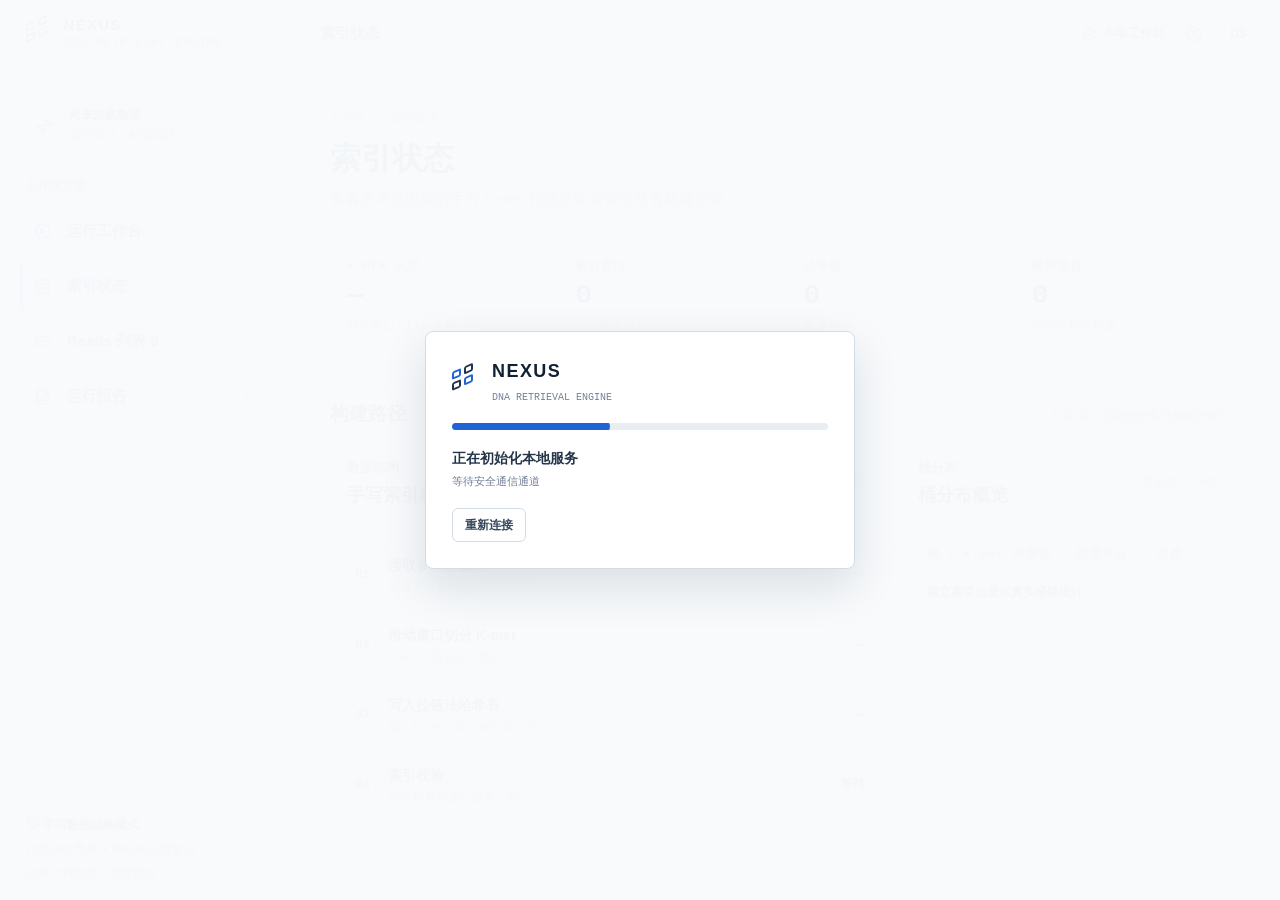
==== commit 03aada3b: "离线桌面前端资源" ====
--- a/src/dna_retrieval_engine/resources/web/pages/index-state.html
+++ b/src/dna_retrieval_engine/resources/web/pages/index-state.html
@@ -10,7 +10,8 @@
   <link rel="stylesheet" href="../pages.css">
   <script src="../vendor/lucide.min.js"></script>
 </head>
-<body>
+<body class="app-booting">
+  <div class="startup-overlay" id="startup-overlay" role="status" aria-live="polite" aria-label="正在启动应用"><div class="startup-panel"><div class="startup-brand"><div class="brand-mark" aria-hidden="true"><span></span><span></span><span></span><span></span></div><div><strong>NEXUS</strong><span>DNA RETRIEVAL ENGINE</span></div></div><div class="startup-progress" aria-hidden="true"><span id="startup-progress-fill"></span></div><div class="startup-status"><strong id="startup-stage">正在加载本地界面</strong><span id="startup-detail">准备 WebView2 与本地服务</span></div><button class="secondary-button" id="startup-retry" type="button" hidden>重新连接</button></div></div>
   <div class="secondary-shell">
     <header class="topbar">
       <div class="brand-block">
@@ -18,7 +19,7 @@
         <div><div class="brand-name">NEXUS</div><div class="brand-product">DNA RETRIEVAL ENGINE</div></div>
       </div>
       <div class="topbar-context"><strong>索引状态</strong></div>
-      <div class="topbar-meta"><span class="workspace-status"><i data-lucide="circle-check" aria-hidden="true"></i> 本地工作区</span><button class="icon-button" type="button" title="打开帮助" aria-label="打开帮助" data-toast="帮助面板将在 pywebview 版本中打开"><i data-lucide="circle-help" aria-hidden="true"></i></button><button class="avatar-button" type="button" title="用户菜单" aria-label="用户菜单">DS</button></div>
+      <div class="topbar-meta"><span class="workspace-status"><i data-lucide="circle-check" aria-hidden="true"></i> 本地工作区</span><button class="icon-button" type="button" title="打开帮助" aria-label="打开帮助" data-ui-action="help"><i data-lucide="circle-help" aria-hidden="true"></i></button><button class="avatar-button" type="button" title="用户菜单" aria-label="用户菜单" data-ui-action="user-menu">DS</button></div>
     </header>
     <div class="secondary-grid">
       <aside class="page-sidebar" aria-label="工作区页面">
@@ -35,14 +36,13 @@
       <main class="page-main">
         <div class="page-main-header">
           <div><div class="page-breadcrumb"><span>工作区</span><i data-lucide="chevron-right" aria-hidden="true"></i><span>索引状态</span></div><h1>索引状态</h1><p class="page-lede">查看参考基因组的手写 K-mer 拉链法哈希索引是否构建完整。</p></div>
-          <div class="page-actions"><button class="secondary-button" id="refresh-index-button" type="button"><i data-lucide="refresh-cw" aria-hidden="true"></i> 检查更新</button><button class="primary-button page-action-primary" id="rebuild-index-button" type="button" disabled><i data-lucide="hammer" aria-hidden="true"></i> 重建索引</button></div>
         </div>
 
         <section class="page-section">
           <div class="page-stat-grid"><div class="page-stat"><span class="page-stat-label">K-MER 长度</span><strong id="index-k">—</strong><span class="page-stat-note">种子窗口 · 1 bp 步长</span></div><div class="page-stat"><span class="page-stat-label">索引窗口</span><strong id="index-windows">0</strong><span class="page-stat-note" id="index-reference-note">等待参考序列</span></div><div class="page-stat"><span class="page-stat-label">哈希桶</span><strong id="index-buckets">0</strong><span class="page-stat-note" id="index-bucket-note">尚未构建</span></div><div class="page-stat"><span class="page-stat-label">链表节点</span><strong id="index-nodes">0</strong><span class="page-stat-note" id="index-integrity-note">等待完整性检查</span></div></div>
         </section>
 
-        <section class="page-section"><div class="page-section-heading"><h2>构建路径</h2><p>从连续字符数组到可检索位置集合</p></div><div class="split-grid"><div class="page-panel"><div class="page-panel-heading"><div><span class="eyebrow">数据结构</span><h3>手写索引构建流程</h3></div><span class="result-pill" id="index-status-pill">等待构建</span></div><div class="page-panel-body index-flow"><div class="flow-step"><span class="flow-marker">01</span><span><strong>读取参考基因组</strong><small>连续字符数组 · A / T / C / G</small></span><span class="flow-value" id="flow-reference">—</span></div><div class="flow-step"><span class="flow-marker">02</span><span><strong>滑动窗口切分 K-mer</strong><small id="flow-window-note">步长 1 · 覆盖全部窗口</small></span><span class="flow-value" id="flow-windows">—</span></div><div class="flow-step"><span class="flow-marker">03</span><span><strong>写入拉链法哈希表</strong><small>键：K-mer · 值：单链表头节点</small></span><span class="flow-value" id="flow-buckets">—</span></div><div class="flow-step"><span class="flow-marker">04</span><span><strong>索引校验</strong><small>节点数量与窗口数量一致</small></span><span class="flow-value" id="flow-integrity">等待</span></div></div></div><div class="page-panel"><div class="page-panel-heading"><div><span class="eyebrow">桶分布</span><h3>桶分布概览</h3></div><span class="table-caption">最长前 6 个桶</span></div><div class="page-panel-body"><table class="bucket-table"><thead><tr><th>桶 / K-mer</th><th>冲突链 / 位置节点</th><th>占用</th></tr></thead><tbody id="bucket-table-body"><tr><td colspan="3">建立索引后显示真实桶链统计</td></tr></tbody></table></div></div></div></section>
+        <section class="page-section"><div class="page-section-heading"><h2>构建路径</h2><p>只读展示当前数据集已构建的索引</p></div><div class="split-grid"><div class="page-panel"><div class="page-panel-heading"><div><span class="eyebrow">数据结构</span><h3>手写索引构建流程</h3></div><span class="result-pill" id="index-status-pill">等待构建</span></div><div class="page-panel-body index-flow"><div class="flow-step"><span class="flow-marker">01</span><span><strong>读取参考基因组</strong><small>连续字符数组 · A / T / C / G</small></span><span class="flow-value" id="flow-reference">—</span></div><div class="flow-step"><span class="flow-marker">02</span><span><strong>滑动窗口切分 K-mer</strong><small id="flow-window-note">步长 1 · 覆盖全部窗口</small></span><span class="flow-value" id="flow-windows">—</span></div><div class="flow-step"><span class="flow-marker">03</span><span><strong>写入拉链法哈希表</strong><small>键：K-mer · 值：单链表头节点</small></span><span class="flow-value" id="flow-buckets">—</span></div><div class="flow-step"><span class="flow-marker">04</span><span><strong>索引校验</strong><small>节点数量与窗口数量一致</small></span><span class="flow-value" id="flow-integrity">等待</span></div></div></div><div class="page-panel"><div class="page-panel-heading"><div><span class="eyebrow">桶分布</span><h3>桶分布概览</h3></div><span class="table-caption">最长前 6 个桶</span></div><div class="page-panel-body"><table class="bucket-table"><thead><tr><th>桶 / K-mer</th><th>冲突链 / 位置节点</th><th>占用</th></tr></thead><tbody id="bucket-table-body"><tr><td colspan="3">加载数据后显示真实桶链统计</td></tr></tbody></table></div></div></div></section>
 
       </main>
     </div>
@@ -50,6 +50,8 @@
   <div class="toast" id="toast" role="status" aria-live="polite"></div>
   <script src="../bridge-client.js"></script>
   <script src="../state-store.js"></script>
+  <script src="../ui-state.js"></script>
+  <script src="../ui-actions.js"></script>
   <script src="../pages.js"></script>
 </body>
 </html>
--- a/src/dna_retrieval_engine/resources/web/styles.css
+++ b/src/dna_retrieval_engine/resources/web/styles.css
@@ -35,6 +35,7 @@
 button, input { font: inherit; }
 button { border: 0; }
 button, [role="button"] { cursor: pointer; }
+button:disabled { cursor: not-allowed; opacity: .56; transform: none !important; }
 button, input, [role="button"] { -webkit-tap-highlight-color: transparent; }
 button:focus-visible, input:focus-visible, [role="button"]:focus-visible { outline: 3px solid rgba(31, 99, 215, .22); outline-offset: 2px; }
 code { color: var(--blue-deep); font-family: var(--mono); font-size: .92em; }
@@ -72,6 +73,8 @@
 .avatar-button { width: 31px; height: 31px; padding: 0; border: 1px solid var(--blue-line); border-radius: 50%; background: var(--surface-blue); color: var(--blue-deep); font-size: 10px; font-weight: 700; }
 
 .workspace-grid { display: grid; min-height: calc(100vh - 68px); grid-template-columns: 264px minmax(600px, 1fr) 316px; }
+.workspace-grid.inspector-collapsed { grid-template-columns: 264px minmax(600px, 1fr) 0; }
+.workspace-grid.inspector-collapsed .inspector { display: none; }
 .control-sidebar { display: flex; flex-direction: column; gap: 0; padding: 24px 18px 16px; border-right: 1px solid var(--line); background: var(--surface-subtle); }
 .sidebar-heading, .inspector-header, .panel-heading, .section-label-row, .parameter-row, .title-line, .workspace-header, .alignment-heading, .sequence-toolbar, .alignment-footer, .distance-head, .sequence-note { display: flex; align-items: center; justify-content: space-between; }
 .sidebar-heading h1 { margin: 4px 0 0; color: var(--ink-950); font-size: 18px; font-weight: 720; letter-spacing: 0; }
@@ -103,12 +106,13 @@
 .section-meta { color: var(--muted-2); font-family: var(--mono); font-size: 10px; }
 .field-label { display: block; margin: 11px 0 6px; color: var(--ink-700); font-size: 13px; font-weight: 650; }
 .field-label small { margin-left: 4px; color: var(--muted); font-family: var(--mono); font-size: 9px; font-weight: 500; }
-.file-field { min-height: 47px; display: flex; align-items: center; gap: 8px; padding: 7px 8px; border: 1px solid var(--line); border-radius: var(--radius); background: var(--surface); transition: border-color var(--motion-fast) var(--ease-standard), background-color var(--motion-fast) var(--ease-standard), box-shadow var(--motion-base) var(--ease-standard), transform var(--motion-base) var(--ease-standard); }
+.file-field { width: 100%; min-width: 0; min-height: 47px; display: flex; align-items: center; gap: 8px; padding: 7px 8px; border: 1px solid var(--line); border-radius: var(--radius); background: var(--surface); transition: border-color var(--motion-fast) var(--ease-standard), background-color var(--motion-fast) var(--ease-standard), box-shadow var(--motion-base) var(--ease-standard), transform var(--motion-base) var(--ease-standard); }
 .file-field:hover { border-color: var(--blue-line); background: var(--surface-blue); box-shadow: 0 5px 14px rgba(31, 99, 215, .07); transform: translateY(-1px); }
 .file-field > svg:first-child { width: 15px; height: 15px; color: var(--blue); }
-.file-field > span { min-width: 0; display: grid; gap: 1px; }
+.file-field > span { min-width: 0; flex: 1 1 auto; display: grid; gap: 1px; overflow: hidden; }
+.file-field > svg:last-child { flex: 0 0 auto; }
 .file-field strong { overflow: hidden; color: var(--ink-800); font-family: var(--mono); font-size: 10px; font-weight: 600; text-overflow: ellipsis; white-space: nowrap; }
-.file-field small { color: var(--muted); font-size: 11px; }
+.file-field small { max-width: 100%; display: block; overflow: hidden; color: var(--muted); font-size: 11px; text-overflow: ellipsis; white-space: nowrap; }
 .file-check { width: 14px; height: 14px; margin-left: auto; color: var(--green); }
 .parameter-section { padding-top: 24px; }
 .parameter-row { align-items: flex-start; gap: 12px; padding: 7px 0; }
@@ -173,6 +177,7 @@
 .input-mode-tab:hover, .input-subtab:hover { color: var(--ink-800); }
 .input-mode-tab.is-active, .input-subtab.is-active { background: var(--surface); color: var(--blue-deep); box-shadow: 0 1px 3px rgba(18,32,51,.1); }
 .input-panel { display: grid; gap: 7px; padding-top: 9px; }
+.input-panel, #folder-import-panel, #files-import-panel { min-width: 0; max-width: 100%; overflow: hidden; }
 .input-panel.is-hidden, .input-panel .is-hidden, .is-hidden { display: none !important; }
 .input-subtabs { margin-bottom: 1px; }
 .input-subtab { min-height: 26px; font-size: 10px; }
@@ -185,6 +190,7 @@
 .input-action { width: 100%; min-height: 34px; }
 .truth-file-button { justify-content: flex-start; min-height: 28px; padding: 0 3px; font-size: 10px; }
 .loaded-file-summary { display: flex; align-items: flex-start; gap: 6px; margin-top: 8px; padding: 8px; border: 1px solid var(--line); border-radius: var(--radius); background: var(--surface); color: var(--muted); font-size: 10px; line-height: 1.45; }
+.loaded-file-summary > span { min-width: 0; flex: 1 1 auto; overflow: hidden; }
 .loaded-file-summary svg { width: 13px; height: 13px; flex: 0 0 auto; margin-top: 1px; color: var(--blue); }
 .loaded-file-summary strong { color: var(--ink-700); font-family: var(--mono); font-size: 9px; }
 .run-status.is-error { color: var(--red); }
@@ -246,6 +252,9 @@
 .hit-band:hover::after { height: 11px; background: #78a5ea; box-shadow: inset 0 0 0 1px rgba(23, 76, 168, .34), 0 0 0 4px rgba(31, 99, 215, .1); }
 .hit-band.is-selected { z-index: 2; }
 .hit-band.is-selected::after { height: 10px; background: var(--blue); box-shadow: inset 0 0 0 1px var(--blue-deep), 0 0 0 4px rgba(31,99,215,.13); }
+.hit-band.is-rejected::after { background: #ef9b9b; box-shadow: inset 0 0 0 1px rgba(196,61,61,.35); }
+.hit-band.is-rejected:hover::after { background: #df6666; box-shadow: inset 0 0 0 1px rgba(147,35,35,.45), 0 0 0 4px rgba(196,61,61,.12); }
+.hit-band.is-rejected.is-selected::after { background: var(--red); box-shadow: inset 0 0 0 1px #982d2d, 0 0 0 4px rgba(196,61,61,.14); }
 .hit-band:focus-visible { outline-offset: 0; }
 .window-viewport { width: 2.2%; min-width: 46px; height: 25px; position: absolute; top: 3px; left: 12.5%; z-index: 2; border: 2px solid var(--blue); border-radius: 4px; background: rgba(31,99,215,.08); box-shadow: 0 0 0 3px rgba(31,99,215,.08); cursor: grab; transition: left var(--motion-fast) var(--ease-standard), width var(--motion-fast) var(--ease-standard), box-shadow var(--motion-fast) var(--ease-standard), background-color var(--motion-fast) var(--ease-standard); }
 .window-viewport:hover, .window-viewport.is-dragging { box-shadow: 0 0 0 4px rgba(31,99,215,.14); cursor: grabbing; }
@@ -303,6 +312,8 @@
 .ruler-row .row-label, .ruler-row .row-score { background: var(--surface-subtle); }
 .reference-row .row-label, .reference-row .row-score { background: #fcfdff; }
 .read-row.is-selected .row-label, .read-row.is-selected .row-score { background: var(--surface-blue); }
+.read-row.is-rejected { background: #fffafa; }
+.read-row.is-rejected:hover, .read-row.is-rejected.is-selected { background: var(--red-soft); }
 .read-empty { min-height: 178px; display: flex; flex-direction: column; align-items: center; justify-content: center; gap: 7px; padding: 24px; color: var(--muted); text-align: center; }
 .read-empty svg { width: 24px; height: 24px; margin-bottom: 3px; color: var(--blue); }
 .read-empty strong { color: var(--ink-700); font-size: 14px; }
@@ -349,6 +360,7 @@
 .inspector-header h2 { margin: 5px 0 0; color: var(--ink-950); font-family: var(--mono); font-size: 19px; font-weight: 700; }
 .inspector-status { display: flex; align-items: center; gap: 8px; margin-top: 21px; padding-bottom: 14px; border-bottom: 1px solid var(--line); }
 .inspector-status strong { color: var(--green); font-family: var(--mono); font-size: 10px; letter-spacing: .04em; }
+.inspector-status strong.mismatch-status, .distance-head strong.mismatch-status, .sequence-note span:last-child.mismatch-status { color: var(--red); }
 .inspector-status > span:last-child { margin-left: auto; color: var(--muted); font-family: var(--mono); font-size: 9px; }
 .distance-block { padding: 18px 0 16px; border-bottom: 1px solid var(--line); }
 .distance-head span { color: var(--muted); font-family: var(--mono); font-size: 10px; font-weight: 700; letter-spacing: .06em; }
@@ -362,6 +374,7 @@
 .inspector-sequence:hover { border-color: var(--blue-line); background: #fbfdff; box-shadow: 0 4px 13px rgba(18, 32, 51, .05); }
 .inspector-sequence .base { width: 17px; height: 22px; font-size: 10px; }
 .inspector-sequence .base.mismatch::after { margin: 15px 0 0 10px; }
+.inspector-sequence.is-rejected .base.mismatch, .read-row.is-rejected .base.mismatch { border-color: #e79a9a; background: var(--red-soft); color: var(--red); }
 .sequence-note { margin-top: 7px; color: var(--muted); font-family: var(--mono); font-size: 8px; }
 .sequence-note span:last-child { color: var(--amber); }
 .trace-list { margin: 10px 0 0; }
@@ -399,6 +412,45 @@
 .inspector-footnote svg { width: 13px; height: 13px; flex: 0 0 auto; margin-top: 1px; }
 .toast { position: fixed; right: 22px; bottom: 22px; z-index: 20; max-width: 320px; padding: 10px 13px; border: 1px solid var(--line-strong); border-radius: 5px; background: var(--ink-950); color: #fff; font-size: 11px; box-shadow: 0 9px 22px rgba(18,32,51,.15); opacity: 0; pointer-events: none; transform: translateY(9px); transition: opacity var(--motion-fast) var(--ease-standard), transform var(--motion-base) var(--ease-standard); }
 .toast.is-visible { opacity: 1; transform: translateY(0); }
+.modal-open { overflow: hidden; }
+.ui-modal-shell { position: fixed; inset: 0; z-index: 50; display: grid; place-items: center; padding: 20px; }
+.ui-modal-shell[hidden] { display: none; }
+.ui-modal-backdrop { position: absolute; inset: 0; background: rgba(18, 32, 51, .32); }
+.ui-modal { width: min(620px, 100%); max-height: min(720px, calc(100vh - 40px)); position: relative; overflow: auto; border: 1px solid var(--line-strong); border-radius: 8px; background: var(--surface); box-shadow: 0 18px 48px rgba(18, 32, 51, .22); }
+.ui-modal-header { min-height: 58px; display: flex; align-items: center; justify-content: space-between; padding: 0 18px; border-bottom: 1px solid var(--line); }
+.ui-modal-header h2 { margin: 0; color: var(--ink-950); font-size: 18px; }
+.ui-modal-body { padding: 18px; color: var(--muted); font-size: 13px; line-height: 1.65; }
+.ui-modal-lede { margin: 0 0 15px; color: var(--ink-700); font-size: 14px; }
+.ui-modal-note { margin: 16px 0 0; padding-top: 13px; border-top: 1px solid var(--line); color: var(--muted-2); font-size: 11px; }
+.ui-help-grid { display: grid; grid-template-columns: repeat(2, minmax(0, 1fr)); gap: 10px; }
+.ui-help-grid article { display: grid; gap: 4px; padding: 11px; border: 1px solid var(--line); border-radius: 6px; background: var(--surface-subtle); }
+.ui-help-grid strong { color: var(--ink-800); font-size: 13px; }
+.ui-help-grid span { color: var(--muted); font-size: 11px; }
+.ui-trace-list { margin: 0; }
+.ui-trace-list > div { display: flex; justify-content: space-between; gap: 16px; min-height: 32px; padding: 6px 0; border-bottom: 1px solid var(--line); }
+.ui-trace-list dt { color: var(--muted); }
+.ui-trace-list dd { margin: 0; color: var(--ink-800); font-family: var(--mono); font-size: 12px; text-align: right; }
+.ui-popover { min-width: 190px; position: fixed; z-index: 45; display: grid; gap: 6px; padding: 12px; border: 1px solid var(--line-strong); border-radius: 6px; background: var(--surface); box-shadow: 0 12px 30px rgba(18, 32, 51, .16); }
+.ui-popover strong { color: var(--ink-800); font-size: 12px; }
+.ui-popover span { color: var(--muted); font-size: 11px; }
+.ui-popover button { min-height: 30px; padding: 0 8px; border-radius: 4px; background: var(--surface-subtle); color: var(--ink-700); font-size: 11px; text-align: left; }
+.ui-popover button:hover { background: var(--surface-blue); color: var(--blue-deep); }
+.app-booting { overflow: hidden; }
+.startup-overlay { position: fixed; inset: 0; z-index: 100; display: grid; place-items: center; padding: 24px; background: rgba(248, 250, 252, .98); opacity: 1; transition: opacity 220ms var(--ease-standard); }
+.startup-overlay[hidden] { display: none; }
+.startup-panel { width: min(430px, 100%); display: grid; gap: 18px; padding: 26px; border: 1px solid var(--line-strong); border-radius: 8px; background: var(--surface); box-shadow: 0 18px 46px rgba(18, 32, 51, .12); }
+.startup-brand { display: flex; align-items: center; gap: 13px; }
+.startup-brand .brand-mark { flex: 0 0 auto; }
+.startup-brand > div:last-child { display: grid; gap: 5px; }
+.startup-brand strong { color: var(--ink-950); font-size: 18px; letter-spacing: .08em; }
+.startup-brand span { color: var(--muted); font-family: var(--mono); font-size: 10px; }
+.startup-progress { height: 7px; position: relative; overflow: hidden; border-radius: 4px; background: #e8edf4; }
+.startup-progress::after { width: 32%; position: absolute; inset: 0 auto 0 -32%; border-radius: inherit; background: rgba(255,255,255,.55); content: ""; animation: startup-sheen 1.25s ease-in-out infinite; }
+.startup-progress > span { height: 100%; display: block; border-radius: inherit; background: var(--blue); transform: scaleX(.12); transform-origin: left center; transition: transform 420ms var(--ease-standard); }
+.startup-status { display: grid; gap: 4px; }
+.startup-status strong { color: var(--ink-800); font-size: 14px; }
+.startup-status span { color: var(--muted); font-size: 11px; }
+.startup-panel #startup-retry { justify-self: start; }
 
 @keyframes panel-in {
   from { opacity: 0; transform: translateY(6px); }
@@ -408,6 +460,7 @@
 @keyframes spin { to { transform: rotate(360deg); } }
 @keyframes scan-line { from { transform: translateX(-10px); opacity: 0; } 12% { opacity: .85; } 88% { opacity: .85; } to { transform: translateX(740px); opacity: 0; } }
 @keyframes mismatch-pulse { 0%, 100% { box-shadow: inset 0 0 0 1px #ebc477; } 50% { box-shadow: inset 0 0 0 2px #d79724, 0 0 0 3px rgba(216, 151, 36, .1); } }
+@keyframes startup-sheen { 0% { transform: translateX(0); } 100% { transform: translateX(410%); } }
 .control-sidebar, .main-workspace, .inspector { animation: panel-in var(--motion-slow) var(--ease-standard) both; }
 .main-workspace { animation-delay: .04s; }
 .inspector { animation-delay: .08s; }
@@ -530,6 +583,7 @@
 
 @media (max-width: 1360px) {
   .workspace-grid { grid-template-columns: 240px minmax(560px, 1fr) 288px; }
+  .workspace-grid.inspector-collapsed { grid-template-columns: 240px minmax(560px, 1fr) 0; }
   .main-workspace { padding-right: 22px; padding-left: 22px; }
   .control-sidebar { padding-right: 15px; padding-left: 15px; }
   .inspector { padding-right: 16px; padding-left: 16px; }
@@ -537,6 +591,7 @@
 
 @media (max-width: 1120px) {
   .workspace-grid { grid-template-columns: 232px minmax(0, 1fr); }
+  .workspace-grid.inspector-collapsed { grid-template-columns: 232px minmax(0, 1fr); }
   .inspector { display: none; }
   .metric-strip { grid-template-columns: repeat(4, minmax(115px,1fr)); overflow-x: auto; }
   .lower-grid { grid-template-columns: 1fr; }
@@ -587,6 +642,7 @@
   .metric:nth-child(2) { border-right: 0; }
   .metric:nth-child(3), .metric:nth-child(4) { border-bottom: 0; }
   .metric strong { font-size: 20px; }
+  .ui-help-grid { grid-template-columns: 1fr; }
   .panel-heading { padding-right: 12px; padding-left: 12px; }
   .overview-map { grid-template-columns: 60px minmax(0,1fr); padding-right: 12px; padding-left: 12px; }
   .overview-legend { padding-right: 12px; padding-left: 12px; }
--- a/src/dna_retrieval_engine/resources/web/pages.css
+++ b/src/dna_retrieval_engine/resources/web/pages.css
@@ -4,10 +4,11 @@
 .page-sidebar { display: flex; flex-direction: column; padding: 28px 19px 18px; border-right: 1px solid var(--line); background: var(--surface-subtle); }
 .page-sidebar .brand-block { min-width: 0; margin-bottom: 27px; }
 .page-sidebar-title { margin: 0 0 12px; color: var(--ink-950); font-size: 17px; font-weight: 730; }
-.page-project { display: flex; align-items: center; gap: 9px; min-height: 58px; padding: 9px; border: 1px solid var(--line); border-radius: var(--radius); background: var(--surface); transition: border-color var(--motion-base) var(--ease-standard), box-shadow var(--motion-base) var(--ease-standard), transform var(--motion-base) var(--ease-standard); }
+.page-project { display: flex; align-items: center; gap: 9px; min-width: 0; min-height: 58px; padding: 9px; border: 1px solid var(--line); border-radius: var(--radius); background: var(--surface); transition: border-color var(--motion-base) var(--ease-standard), box-shadow var(--motion-base) var(--ease-standard), transform var(--motion-base) var(--ease-standard); }
 .page-project:hover { border-color: var(--blue-line); box-shadow: 0 7px 20px rgba(18, 32, 51, .06); transform: translateY(-1px); }
 .page-project .project-icon { width: 31px; height: 31px; }
-.page-project strong { display: block; color: var(--ink-800); font-size: 12px; }
+.page-project > div:last-child { min-width: 0; flex: 1 1 auto; overflow: hidden; }
+.page-project strong { display: block; min-width: 0; overflow: hidden; color: var(--ink-800); font-size: 12px; text-overflow: ellipsis; white-space: nowrap; }
 .page-project small { display: block; margin-top: 2px; color: var(--muted); font-size: 10px; }
 .page-nav { display: grid; gap: 4px; margin-top: 23px; }
 .page-nav-label { position: relative; padding: 0 7px 7px; color: transparent; font-size: 12px; font-weight: 700; }
@@ -65,11 +66,14 @@
 .flow-step strong { display: block; color: var(--ink-800); font-size: 14px; }
 .flow-step small { display: block; margin-top: 2px; color: var(--muted); font-size: 12px; }
 .flow-value { color: var(--ink-800); font-family: var(--mono); font-size: 11px; font-weight: 650; text-align: right; }
-.bucket-table { width: 100%; border-collapse: collapse; }
+.bucket-table { width: 100%; min-width: 0; table-layout: fixed; border-collapse: collapse; }
 .bucket-table th { height: 31px; padding: 0 8px; color: var(--muted); font-family: var(--mono); font-size: 9px; font-weight: 700; text-align: left; }
-.bucket-table td { height: 43px; padding: 0 8px; border-top: 1px solid #eef1f5; color: var(--ink-700); font-family: var(--mono); font-size: 12px; transition: background-color var(--motion-fast) var(--ease-standard); }
+.bucket-table th:nth-child(1), .bucket-table td:nth-child(1) { width: 29%; }
+.bucket-table th:nth-child(2), .bucket-table td:nth-child(2) { width: 49%; }
+.bucket-table th:nth-child(3), .bucket-table td:nth-child(3) { width: 22%; }
+.bucket-table td { height: 43px; padding: 8px; overflow: hidden; border-top: 1px solid #eef1f5; color: var(--ink-700); font-family: var(--mono); font-size: 12px; word-break: break-word; transition: background-color var(--motion-fast) var(--ease-standard); }
 .bucket-table tbody tr:hover td { background: var(--surface-blue); }
-.bucket-table td:last-child { width: 44%; }
+.bucket-table td:last-child { width: 22%; vertical-align: middle; }
 .bucket-bar { height: 7px; overflow: hidden; border-radius: 4px; background: #edf0f4; }
 .bucket-bar span { height: 100%; display: block; border-radius: inherit; background: var(--blue); transform-origin: left center; transition: filter var(--motion-fast) var(--ease-standard), transform var(--motion-base) var(--ease-spring); }
 .bucket-table tbody tr:hover .bucket-bar span { filter: saturate(1.18); transform: scaleX(1.025); }
@@ -138,7 +142,7 @@
 .method-step:hover .method-number { background: #e4efff; transform: translateY(-1px); }
 .method-step strong { display: block; color: var(--ink-800); font-size: 13px; }
 .method-step p { margin: 4px 0 0; color: var(--muted); font-size: 11px; line-height: 1.55; }
-.distribution { display: grid; grid-template-columns: repeat(5, 1fr); gap: 12px; align-items: end; min-height: 208px; padding: 22px 17px 17px; border-bottom: 1px solid var(--line); }
+.distribution { display: grid; grid-template-columns: repeat(4, minmax(0, 1fr)); gap: 12px; align-items: end; min-height: 208px; padding: 22px 17px 17px; border-bottom: 1px solid var(--line); }
 .distribution-item { display: grid; justify-items: center; gap: 6px; }
 .distribution-bar { width: 45px; height: 120px; display: flex; align-items: flex-end; border-radius: 4px 4px 0 0; background: #eef2f7; }
 .distribution-bar span { width: 100%; display: block; border-radius: 4px 4px 0 0; background: var(--blue); transform-origin: bottom center; transition: filter var(--motion-fast) var(--ease-standard), transform var(--motion-base) var(--ease-spring), box-shadow var(--motion-base) var(--ease-standard); }
